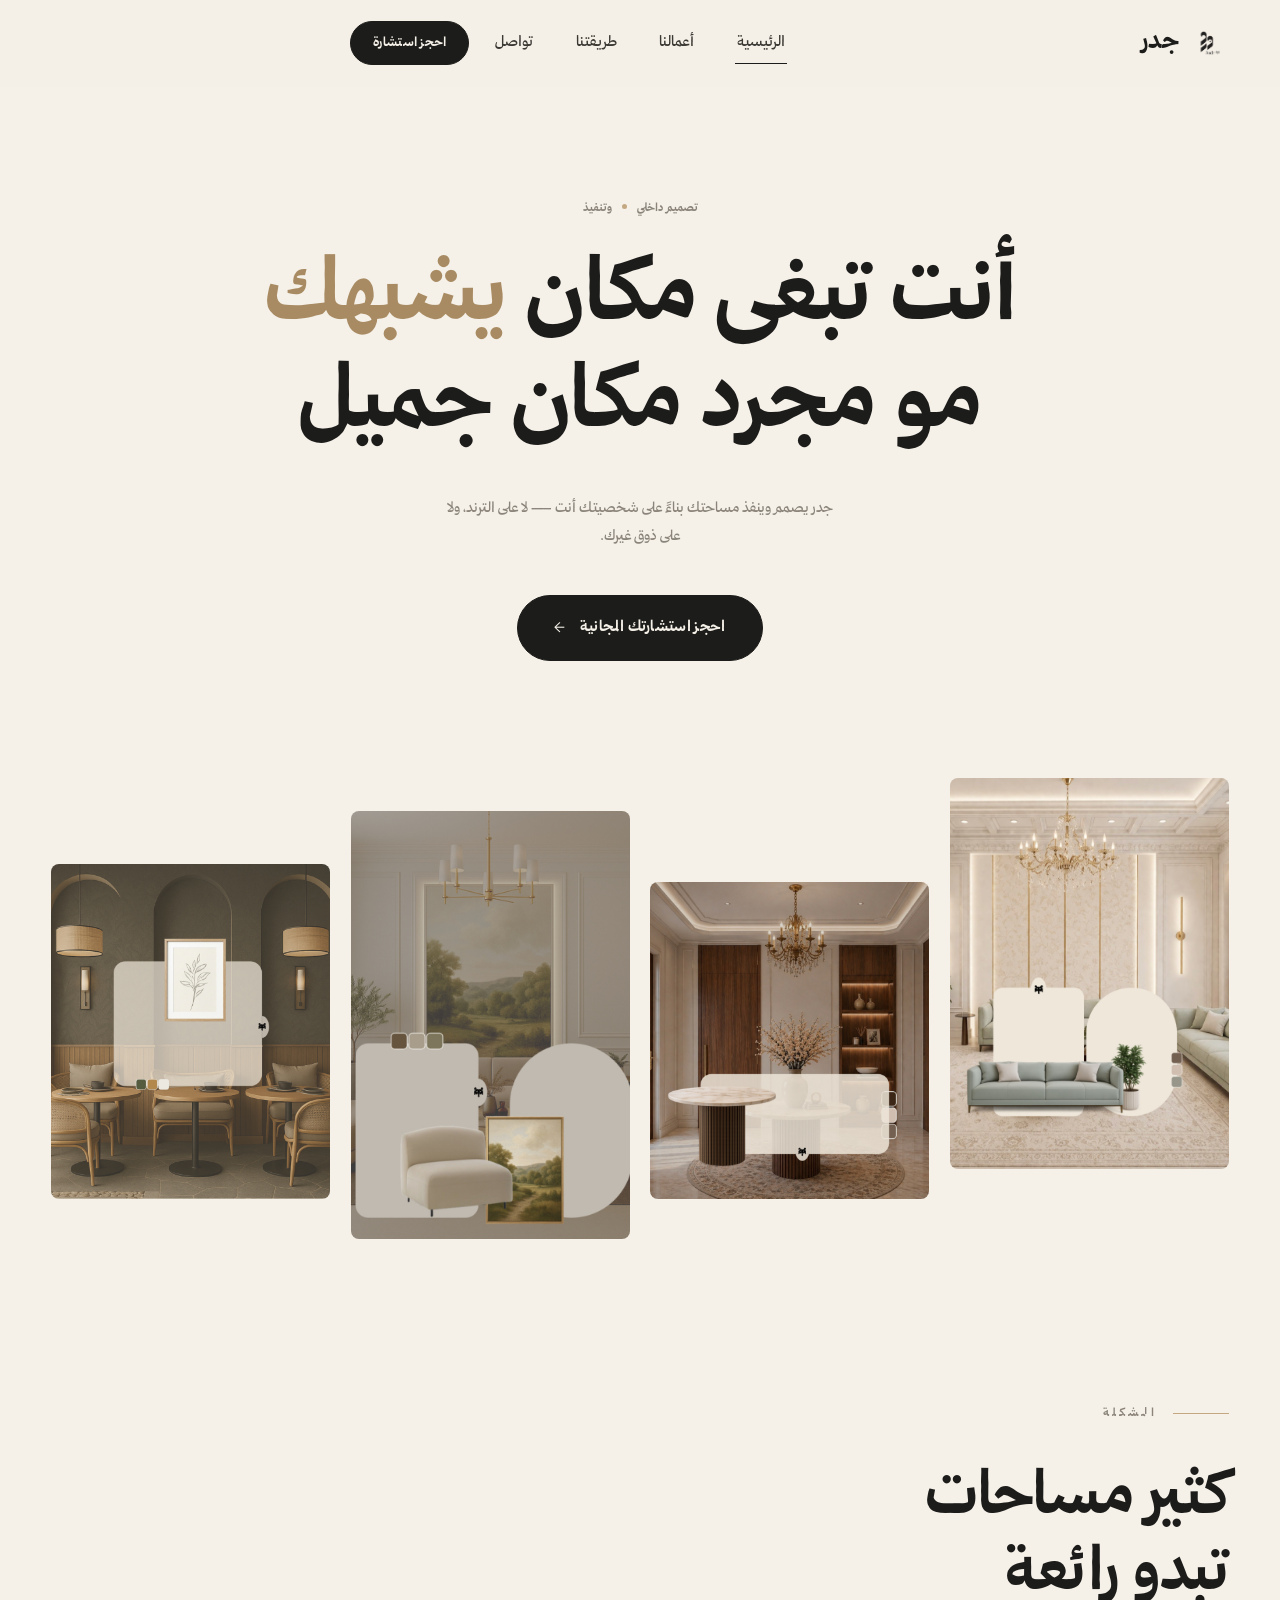
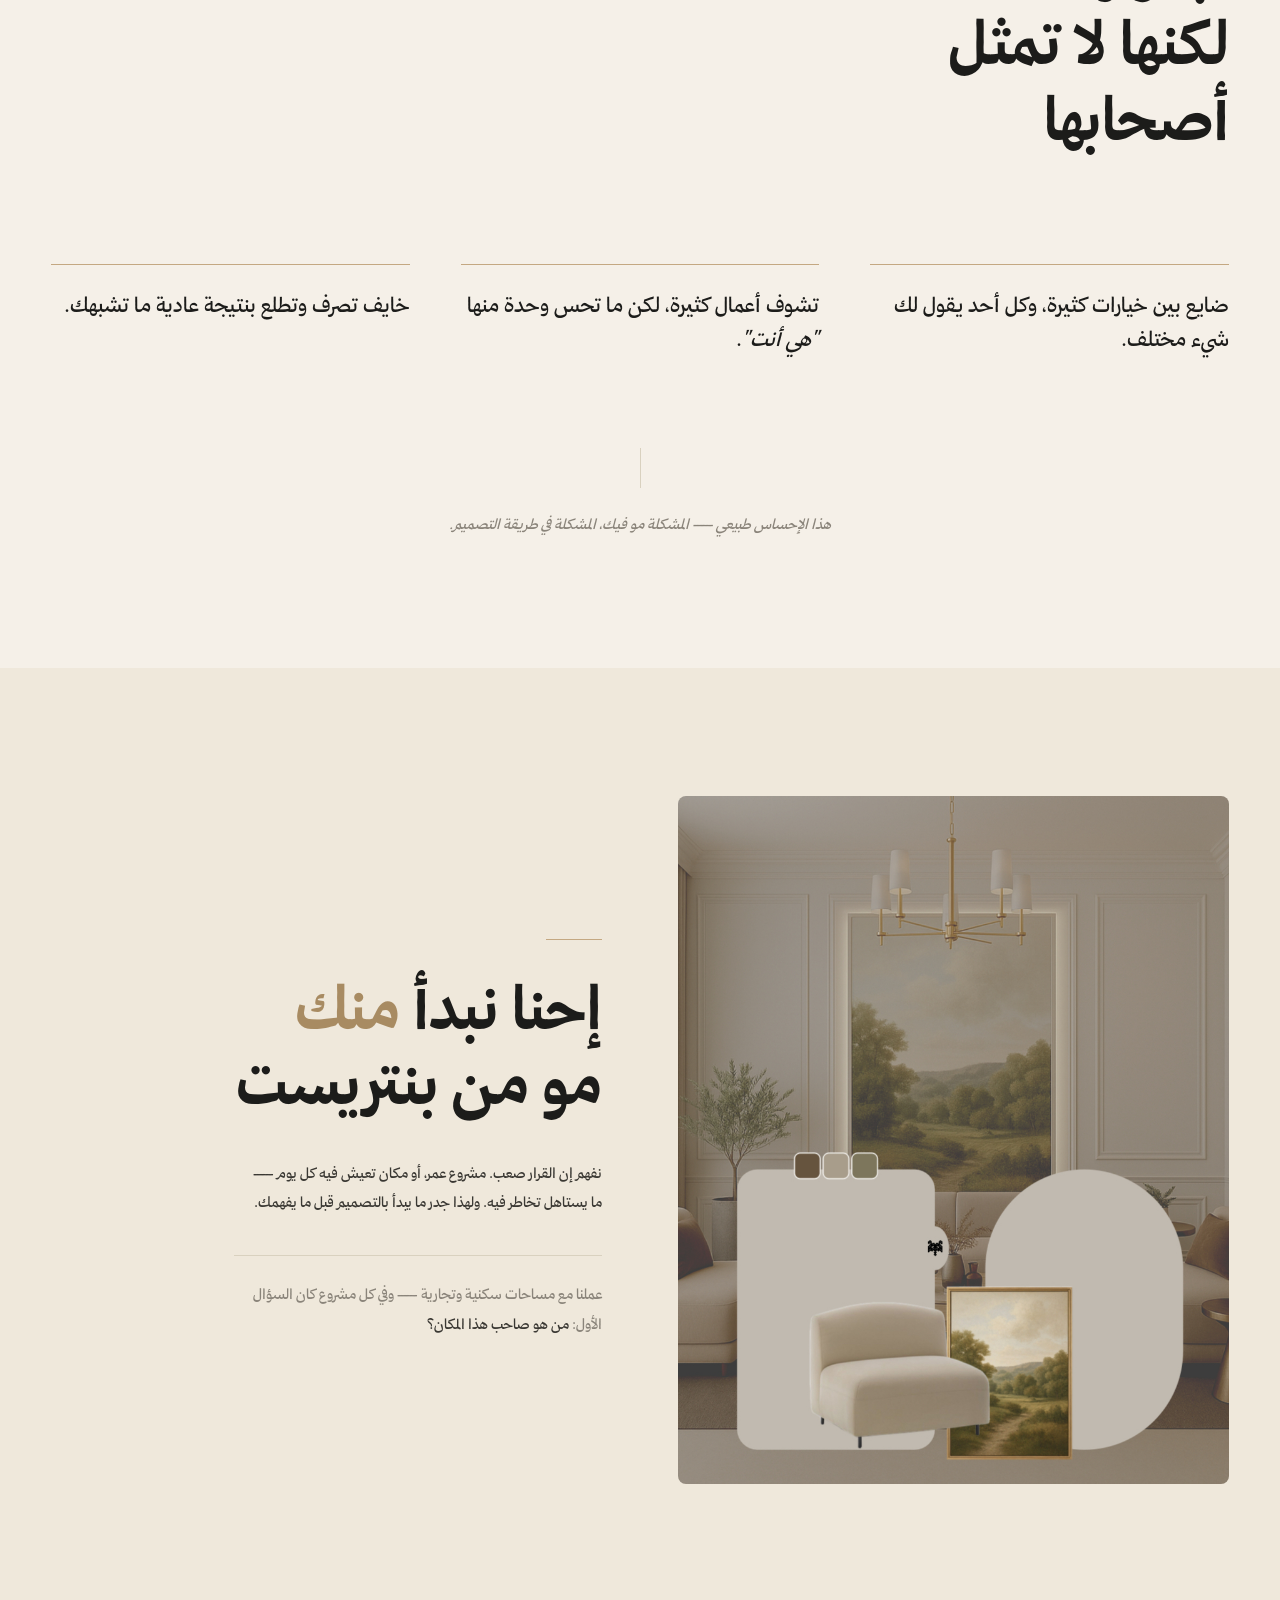
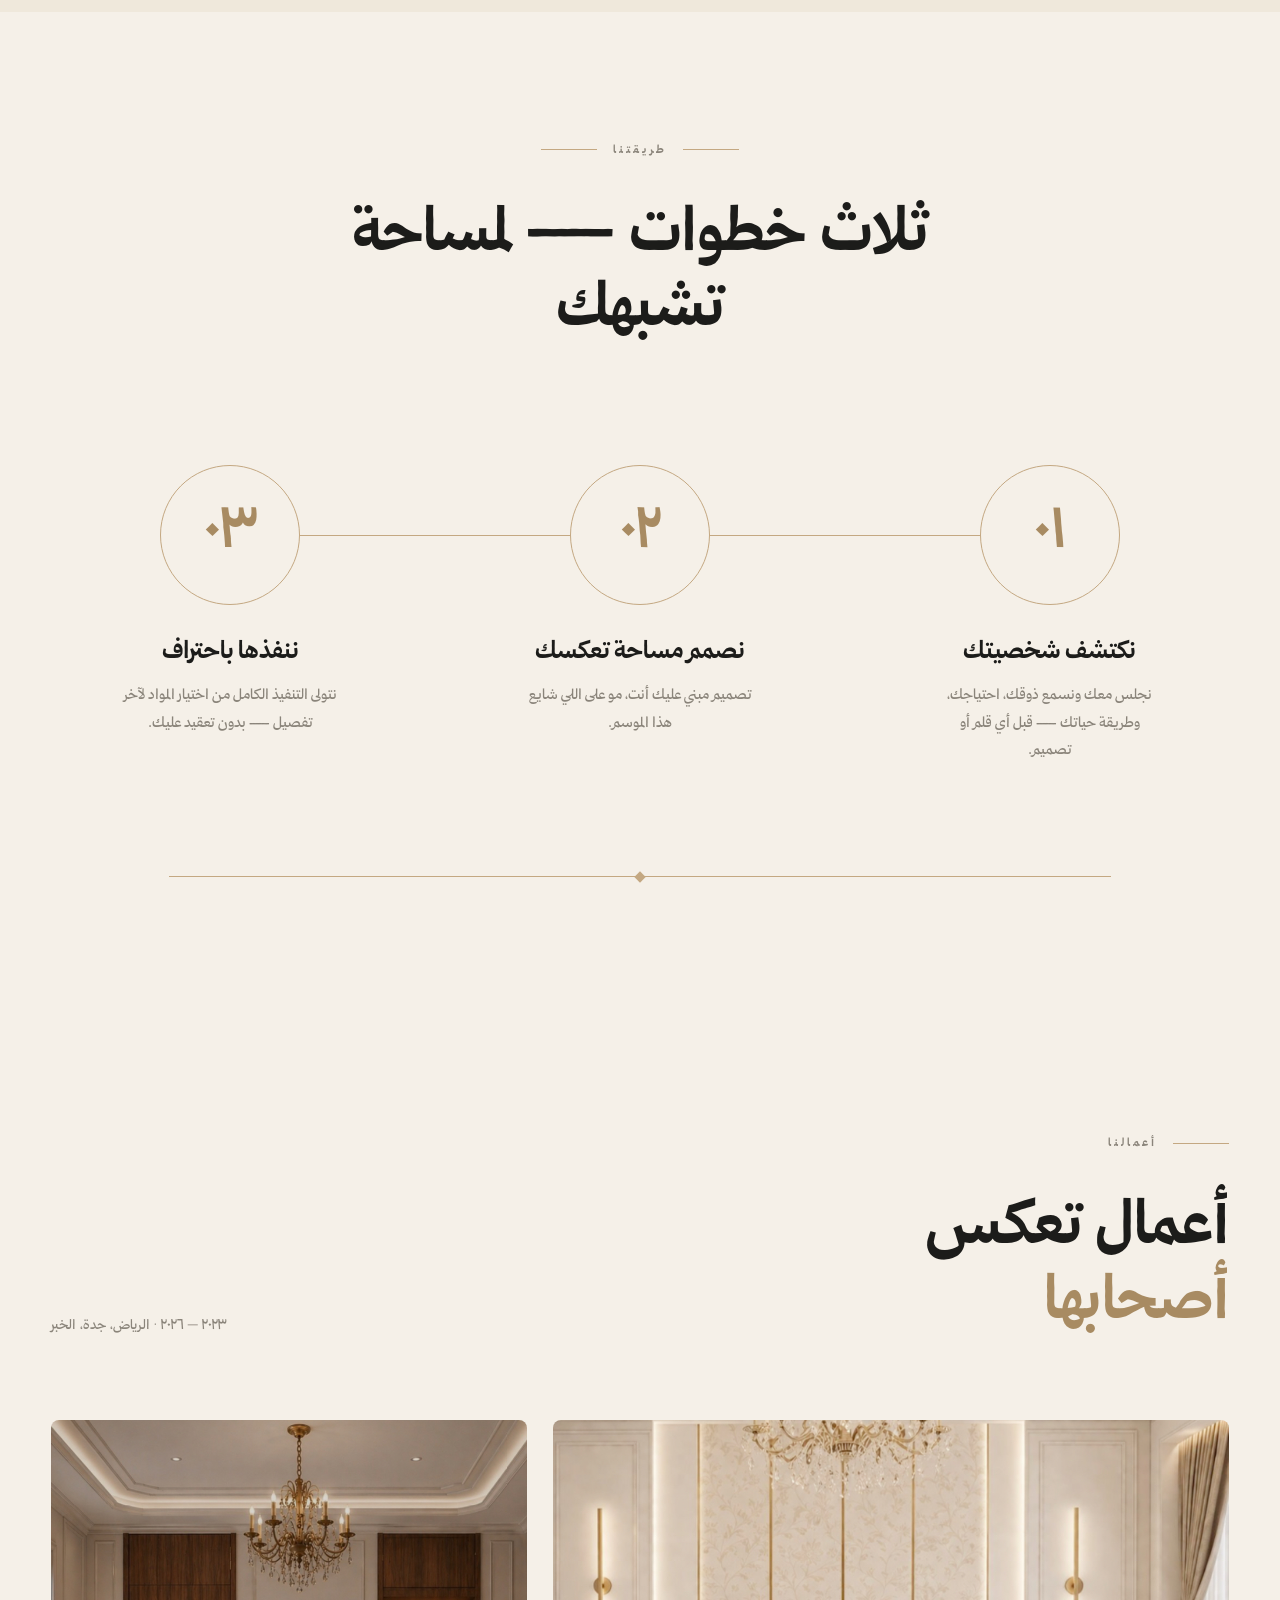
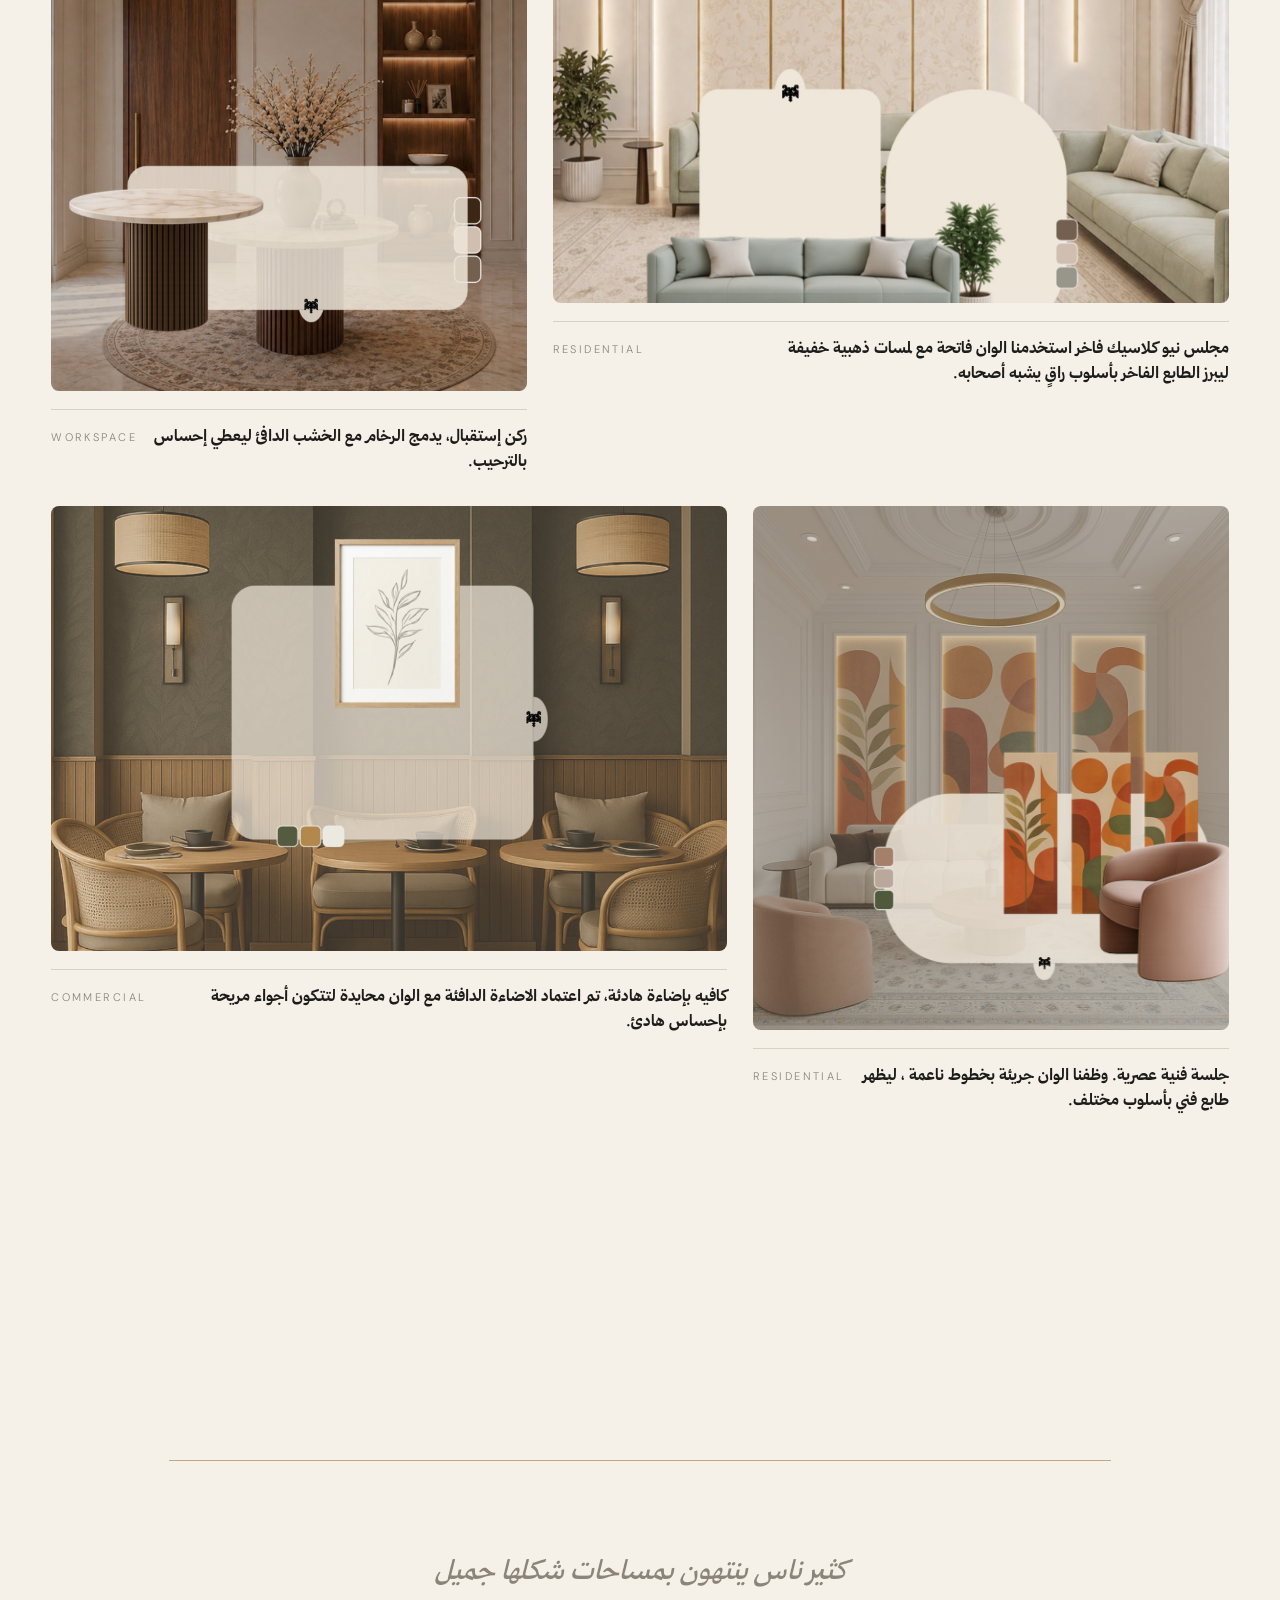
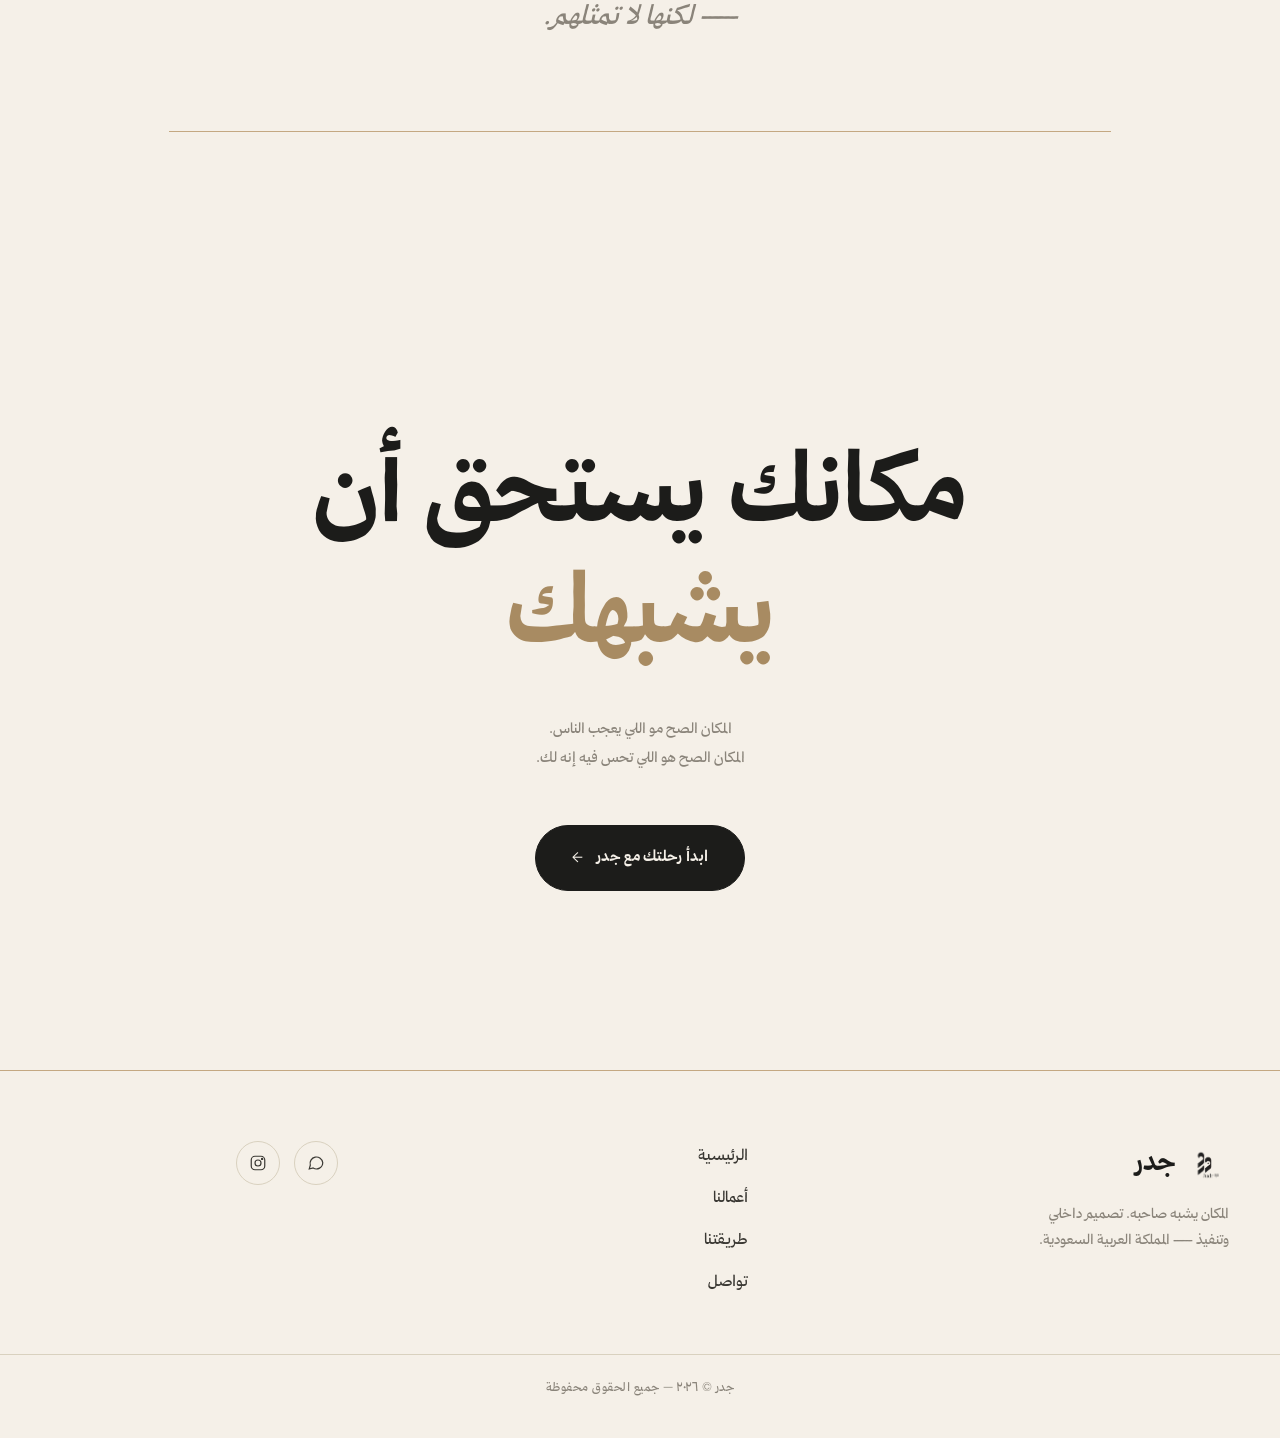
==== index.html @ 9d0e46f1 "Add files via upload" ====
<!doctype html>
<html lang="ar" dir="rtl">
<head>
<meta charset="utf-8" />
<meta name="viewport" content="width=device-width, initial-scale=1" />
<title>جدر — تصميم داخلي وتنفيذ</title>
<link rel="preconnect" href="https://fonts.googleapis.com">
<link rel="preconnect" href="https://fonts.gstatic.com" crossorigin>
<link href="https://fonts.googleapis.com/css2?family=Playfair+Display:ital,wght@0,400;0,500;0,600;0,700;1,400;1,500&family=DM+Sans:wght@300;400;500;600&display=swap" rel="stylesheet">
<link rel="stylesheet" href="style.css" />
</head>
<body>

<!-- ============== NAV ============== -->
<header class="nav" id="nav">
  <div class="wrap nav-inner">
    <a href="#" class="nav-brand" aria-label="جدر">
      <img src="assets/judr-logo.png" alt="" />
      <span class="word">جدر</span>
    </a>
    <nav class="nav-links" aria-label="الرئيسية">
      <a href="#" class="active">الرئيسية</a>
      <a href="#work">أعمالنا</a>
      <a href="#method">طريقتنا</a>
      <a href="#contact">تواصل</a>
    </nav>
    <div class="nav-cta">
      <a class="pill sm" href="https://judr-contact.melaha.co" target="_blank" rel="noopener">احجز استشارة</a>
    </div>
  </div>
</header>

<!-- ============== HERO ============== -->
<section class="hero">
  <div class="wrap">
    <span class="eyebrow-ar" style="line-height: 1; letter-spacing: 0px">تصميم داخلي<span class="dot"></span>وتنفيذ</span>
    <h1 class="reveal">
      أنت تبغى مكان <span class="accent">يشبهك</span><br/>
      مو مجرد مكان جميل
    </h1>
    <p class="sub reveal">جدر يصمم وينفذ مساحتك بناءً على شخصيتك أنت — لا على الترند، ولا على ذوق غيرك.</p>
    <a class="pill lg" href="https://judr-contact.melaha.co" target="_blank" rel="noopener">
      احجز استشارتك المجانية
      <span class="arrow">←</span>
    </a>

    <div class="strip">
      <div class="ph ph-1"><img src="assets/work-1.jpg" alt="مساحة سكنية" /></div>
      <div class="ph ph-2"><img src="assets/work-2.jpg" alt="استوديو" /></div>
      <div class="ph ph-3"><img src="assets/work-5.jpg" alt="منزل خاص" /></div>
      <div class="ph ph-4"><img src="assets/work-4.jpg" alt="مشروع تجاري" /></div>
    </div>
  </div>
</section>

<!-- ============== PROBLEM ============== -->
<section class="problem">
  <div class="wrap">
    <div class="problem-head">
      <div class="section-label"><span class="line"></span><span class="eyebrow-ar">المشكلة</span></div>
      <h2 class="reveal">كثير مساحات تبدو رائعة
لكنها لا تمثل أصحابها</h2>
    </div>

    <div class="pains">
      <div class="pain reveal">
        <p>ضايع بين خيارات كثيرة، وكل أحد يقول لك شيء مختلف.</p>
      </div>
      <div class="pain reveal">
        <p>تشوف أعمال كثيرة، لكن ما تحس وحدة منها <em style="font-style:italic">"هي أنت"</em>.</p>
      </div>
      <div class="pain reveal">
        <p>خايف تصرف وتطلع بنتيجة عادية ما تشبهك.</p>
      </div>
    </div>

    <p class="problem-foot">هذا الإحساس طبيعي — المشكلة مو فيك، المشكلة في طريقة التصميم.</p>
  </div>
</section>

<!-- ============== GUIDE ============== -->
<section class="guide">
  <div class="wrap">
    <div class="guide-grid">
      <div class="guide-img ph">
        <img src="assets/work-5.jpg" alt="منزل خاص - الرياض" />
      </div>
      <div class="reveal">
        <div class="section-label"><span class="line"></span><span class="eyebrow-ar">
</span></div>
        <h2>إحنا نبدأ <em>منك</em><br/>مو من بنتريست</h2>
        <p class="lede">نفهم إن القرار صعب. مشروع عمر، أو مكان تعيش فيه كل يوم — ما يستاهل تخاطر فيه. ولهذا جدر ما يبدأ بالتصميم قبل ما يفهمك.</p>
        <p class="proof">عملنا مع مساحات سكنية وتجارية — وفي كل مشروع كان السؤال الأول: <em style="color:var(--ink-soft);font-style:normal">من هو صاحب هذا المكان؟</em></p>
      </div>
    </div>
  </div>
</section>

<!-- ============== METHODOLOGY ============== -->
<section class="method" id="method">
  <div class="wrap">
    <div class="section-label center"><span class="line"></span><span class="eyebrow-ar">طريقتنا</span><span class="line"></span></div>
    <h2>ثلاث خطوات — لمساحة تشبهك</h2>

    <div class="timeline">
      <div class="timeline-track" aria-hidden="true"></div>
      <div class="steps">
        <div class="step reveal">
          <div class="num">٠١</div>
          <h3>نكتشف شخصيتك</h3>
          <p>نجلس معك ونسمع ذوقك، احتياجك، وطريقة حياتك — قبل أي قلم أو تصميم.</p>
        </div>
        <div class="step reveal">
          <div class="num">٠٢</div>
          <h3>نصمم مساحة تعكسك</h3>
          <p>تصميم مبني عليك أنت، مو على اللي شايع هذا الموسم.</p>
        </div>
        <div class="step reveal">
          <div class="num">٠٣</div>
          <h3>ننفذها باحتراف</h3>
          <p>نتولى التنفيذ الكامل من اختيار المواد لآخر تفصيل — بدون تعقيد عليك.</p>
        </div>
      </div>
    </div>

    <div class="method-divider" aria-hidden="true"></div>
  </div>
</section>

<!-- ============== WORK ============== -->
<section class="work" id="work">
  <div class="wrap">
    <div class="work-head">
      <div>
        <div class="section-label"><span class="line"></span><span class="eyebrow-ar">أعمالنا</span></div>
        <h2 class="reveal">أعمال تعكس<br/><em style="font-style:normal;color:var(--gold-deep);font-weight:700">أصحابها</em></h2>
      </div>
      <span class="meta">٢٠٢٣ — ٢٠٢٦ · الرياض، جدة، الخبر</span>
    </div>

    <div class="work-grid">
      <a class="work-card c1 reveal" href="#">
        <div class="ph"><img src="assets/work-1.jpg" alt="مساحة سكنية" /></div>
        <div class="meta-row">
          <p class="desc" style="font-family: Handicrafts">مجلس نيو كلاسيك فاخر استخدمنا الوان فاتحة مع لمسات ذهبية خفيفة<br/>ليبرز الطابع الفاخر بأسلوب راقٍ يشبه أصحابه.</p>
          <span class="tag">Residential</span>
        </div>
      </a>
      <a class="work-card c2 reveal" href="#">
        <div class="ph"><img src="assets/work-2.jpg" alt="استوديو مكتب" /></div>
        <div class="meta-row">
          <p class="desc">ركن إستقبال، يدمج الرخام مع الخشب الدافئ ليعطي إحساس بالترحيب.</p>
          <span class="tag">Workspace</span>
        </div>
      </a>
      <a class="work-card c3 reveal" href="#">
        <div class="ph"><img src="assets/work-3.jpg" alt="بيت عائلي" /></div>
        <div class="meta-row">
          <p class="desc">جلسة فنية عصرية. وظفنا الوان جريئة بخطوط ناعمة ، ليظهر طابع فني بأسلوب مختلف.</p>
          <span class="tag">Residential</span>
        </div>
      </a>
      <a class="work-card c4 reveal" href="#">
        <div class="ph"><img src="assets/work-4.jpg" alt="مشروع تجاري" /></div>
        <div class="meta-row">
          <p class="desc">كافيه بإضاءة هادئة، تم اعتماد الاضاءة الدافئة مع الوان محايدة لتتكون أجواء مريحة بإحساس هادئ.</p>
          <span class="tag">Commercial</span>
        </div>
      </a>
    </div>

    <div class="work-more">
      <a href="#"></a>
    </div>
  </div>
</section>

<!-- ============== FAILURE LINE ============== -->
<section class="failure">
  <div class="wrap">
    <div class="failure-rule" aria-hidden="true"></div>
    <p>كثير ناس ينتهون بمساحات شكلها جميل — لكنها لا تمثلهم.<br/></p>
    <div class="failure-rule" aria-hidden="true"></div>
  </div>
</section>

<!-- ============== FINAL CTA ============== -->
<section class="final" id="contact">
  <div class="wrap">
    <h2>مكانك يستحق أن <em>يشبهك</em></h2>
    <p>المكان الصح مو اللي يعجب الناس.<br/>المكان الصح هو اللي تحس فيه إنه لك.</p>
    <a class="pill lg" href="https://judr-contact.melaha.co" target="_blank" rel="noopener">
      ابدأ رحلتك مع جدر
      <span class="arrow">←</span>
    </a>
  </div>
</section>

<!-- ============== FOOTER ============== -->
<footer>
  <div class="wrap foot">
    <div class="foot-brand">
      <div class="row">
        <img src="assets/judr-logo.png" alt="" />
        <span class="word">جدر</span>
      </div>
      <p class="tag">المكان يشبه صاحبه. تصميم داخلي وتنفيذ — المملكة العربية السعودية.</p>
    </div>
    <div>
      <ul>
        <li><a href="#">الرئيسية</a></li>
        <li><a href="#work">أعمالنا</a></li>
        <li><a href="#method">طريقتنا</a></li>
        <li><a href="#contact">تواصل</a></li>
      </ul>
    </div>
    <div class="socials">
      <a href="https://api.whatsapp.com/send?phone=966533257733" target="_blank" rel="noopener" aria-label="WhatsApp">
        <svg viewBox="0 0 24 24" fill="none" stroke="currentColor" stroke-width="1.6"><path d="M21 11.5a8.38 8.38 0 0 1-12.8 7.13L3 20l1.4-5.1A8.5 8.5 0 1 1 21 11.5z"/></svg>
      </a>
      <a href="https://www.instagram.com/judr.sa/" target="_blank" rel="noopener" aria-label="Instagram">
        <svg viewBox="0 0 24 24" fill="none" stroke="currentColor" stroke-width="1.6"><rect x="3" y="3" width="18" height="18" rx="5"/><circle cx="12" cy="12" r="4"/><circle cx="17.5" cy="6.5" r=".8" fill="currentColor"/></svg>
      </a>
    </div>
  </div>
  <div class="wrap foot-base">
    جدر © ٢٠٢٦ — جميع الحقوق محفوظة
  </div>
</footer>

<script src="script.js"></script>
</body>
</html>
---- style.css ----
/* ---------- Custom Arabic display font ---------- */
@font-face{
  font-family: "Handicrafts";
  src: url("assets/fonts/TheYearofHandicrafts-Regular.otf") format("opentype");
  font-weight: 400;
  font-style: normal;
  font-display: swap;
}
@font-face{
  font-family: "Handicrafts";
  src: url("assets/fonts/TheYearofHandicrafts-Bold.otf") format("opentype");
  font-weight: 700;
  font-style: normal;
  font-display: swap;
}

/* ---------- Tokens ---------- */
:root{
  --linen: #F5F0E8;
  --linen-2: #EFE8DB;
  --linen-deep: #2C2A26;
  --ink: #1C1C1A;
  --ink-soft: #3A3833;
  --muted: #8A847A;
  --muted-2: #B5AE9F;
  --rule: #D9D1BF;
  --gold: #C4A882;
  --gold-deep: #A88B62;

  --serif-ar: "Handicrafts", "Playfair Display", serif;
  --serif-en: "Playfair Display", serif;
  --sans-ar: "DM Sans", "Handicrafts", system-ui, sans-serif;

  --maxw: 1280px;
  --gutter: clamp(20px, 4vw, 56px);
}

*{box-sizing:border-box}
html,body{margin:0;padding:0}
html{scroll-behavior:smooth}
body{
  background: var(--linen);
  color: var(--ink);
  font-family: var(--sans-ar);
  font-weight: 300;
  font-size: 16px;
  line-height: 1.7;
  -webkit-font-smoothing: antialiased;
  text-rendering: optimizeLegibility;
}
body, p, li, a, span, blockquote{
  font-feature-settings: "kern" 1, "liga" 1;
}
img{max-width:100%;display:block}
a{color:inherit;text-decoration:none}
button{font:inherit;color:inherit;background:none;border:0;cursor:pointer}

.wrap{max-width: var(--maxw); margin:0 auto; padding: 0 var(--gutter);}

.ar{ font-family: "Handicrafts", "DM Sans", system-ui, sans-serif; }

/* ---------- Typography ---------- */
.eyebrow{
  font-family: "DM Sans", system-ui, sans-serif;
  font-size: 11px;
  font-weight: 500;
  letter-spacing: .32em;
  color: var(--muted);
  text-transform: uppercase;
}
.eyebrow-ar{
  font-family: "Handicrafts", system-ui, sans-serif;
  font-size: 12px;
  font-weight: 700;
  letter-spacing: .25em;
  color: var(--muted);
}
.eyebrow .dot, .eyebrow-ar .dot{
  display:inline-block; width:5px; height:5px; border-radius:50%;
  background: var(--gold); margin: 0 10px 2px; vertical-align: middle;
}
h1,h2,h3{
  font-family: "Handicrafts", "Playfair Display", serif;
  font-weight: 700;
  color: var(--ink);
  margin: 0;
  line-height: 1.18;
  letter-spacing: -0.005em;
}
h1{ font-size: clamp(44px, 7.2vw, 104px); font-weight: 700; }
h2{ font-size: clamp(34px, 5vw, 68px); font-weight: 700; }
h3{ font-size: clamp(20px, 1.6vw, 26px); font-weight: 700; }
p{margin:0; font-family: "Handicrafts", "DM Sans", sans-serif; font-weight: 400;}

.lede{
  color: var(--ink-soft);
  font-size: clamp(15px, 1.15vw, 18px);
  font-weight: 400;
  line-height: 1.95;
}
.muted{ color: var(--muted); }

/* ---------- Buttons ---------- */
.pill{
  display:inline-flex; align-items:center; gap: 14px;
  padding: 14px 28px;
  border-radius: 999px;
  font-family: "Handicrafts", "DM Sans", sans-serif;
  font-size: 15px; font-weight: 700;
  background: var(--ink); color: var(--linen);
  transition: opacity .25s ease, transform .25s ease;
  border: 1px solid var(--ink);
  letter-spacing: .02em;
}
.pill:hover{ opacity: .85; transform: translateY(-1px); }
.pill .arrow{ display:inline-block; transition: transform .3s ease; font-family: "DM Sans"; font-weight: 400; font-size: 14px;}
.pill:hover .arrow{ transform: translateX(-4px); }
.pill.lg{ padding: 18px 36px; font-size: 16px; }
.pill.sm{ padding: 10px 22px; font-size: 13.5px; }

/* ---------- Nav ---------- */
.nav{
  position: sticky; top: 0; z-index: 50;
  background: color-mix(in oklab, var(--linen) 92%, transparent);
  backdrop-filter: saturate(140%) blur(8px);
  -webkit-backdrop-filter: saturate(140%) blur(8px);
  border-bottom: 1px solid transparent;
  transition: border-color .3s ease, background .3s ease;
}
.nav.is-stuck{ border-bottom-color: var(--rule); }
.nav-inner{
  display:grid;
  grid-template-columns: 1fr auto 1fr;
  align-items:center;
  height: 86px;
  gap: 24px;
}
.nav-brand{ display:flex; align-items:center; gap: 12px; }
.nav-brand img{ width: 38px; height: 38px; object-fit: contain; }
.nav-brand .word{
  font-family: "Handicrafts", serif;
  font-weight: 700;
  font-size: 26px;
  letter-spacing: .01em;
  color: var(--ink);
}
.nav-links{
  display:flex; justify-content:center; gap: clamp(20px, 3vw, 44px);
  font-family: "Handicrafts", sans-serif;
  font-size: 15.5px; font-weight: 400; color: var(--ink-soft);
}
.nav-links a{
  position: relative; padding: 8px 2px;
  transition: color .25s ease;
}
.nav-links a::after{
  content:""; position:absolute; right:0; left:0; bottom: 0;
  height: 1px; background: var(--ink);
  transform: scaleX(0); transform-origin: right;
  transition: transform .35s ease;
}
.nav-links a:hover::after, .nav-links a.active::after{ transform: scaleX(1); }
.nav-cta{ display:flex; justify-content: flex-start; }

/* ---------- Hero ---------- */
.hero{
  padding-top: clamp(60px, 9vw, 130px);
  padding-bottom: clamp(40px, 6vw, 80px);
  text-align: center;
  position: relative;
}
.hero .eyebrow-ar{ display:block; margin-bottom: 32px; }
.hero h1{
  max-width: 17ch;
  margin: 0 auto;
  line-height: 1.16;
}
.hero h1 .accent{
  color: var(--gold-deep);
  font-weight: 700;
}
.hero .sub{
  max-width: 50ch;
  margin: 36px auto 44px;
  color: var(--muted);
  font-size: clamp(15px, 1.15vw, 18px);
  line-height: 1.85;
}

.strip{
  margin-top: clamp(60px, 9vw, 110px);
  display: grid;
  grid-template-columns: repeat(12, 1fr);
  gap: clamp(12px, 1.6vw, 22px);
  align-items: end;
}
.strip .ph{ border-radius: 8px; overflow:hidden; position: relative; }
.strip .ph-1{ grid-column: 1 / span 3; aspect-ratio: 3/4.2; transform: translateY(-30px);}
.strip .ph-2{ grid-column: 4 / span 3; aspect-ratio: 3/3.4;}
.strip .ph-3{ grid-column: 7 / span 3; aspect-ratio: 3/4.6; transform: translateY(40px);}
.strip .ph-4{ grid-column: 10 / span 3; aspect-ratio: 3/3.6;}

/* ---------- Section frame ---------- */
section{ padding: clamp(80px, 10vw, 160px) 0; }
.section-label{
  display:flex; align-items:center; gap: 16px;
  margin-bottom: clamp(28px, 3vw, 44px);
}
.section-label .line{
  flex: 0 0 56px; height:1px; background: var(--gold);
}
.section-label.center{ justify-content:center; }

/* ---------- Problem ---------- */
.problem h2{ max-width: 22ch; }
.problem-head{
  margin-bottom: clamp(60px, 8vw, 100px);
  max-width: 28ch;
}
.pains{
  display:grid; grid-template-columns: repeat(3, 1fr); gap: clamp(28px, 4vw, 56px);
}
.pain{
  border-top: 1px solid var(--gold);
  padding-top: 26px;
}
.pain p{
  font-family: "Handicrafts", serif;
  font-size: clamp(20px, 1.7vw, 26px);
  line-height: 1.55;
  color: var(--ink);
  font-weight: 400;
}
.problem-foot{
  margin-top: clamp(60px, 7vw, 90px);
  text-align: center;
  color: var(--muted);
  font-size: 15px;
  font-style: italic;
  font-family: "Handicrafts", serif;
}
.problem-foot::before{
  content:""; display:block; width:1px; height:40px; background: var(--rule); margin: 0 auto 26px;
}

/* ---------- Guide ---------- */
.guide{ background: var(--linen-2); }
.guide-grid{
  display:grid; grid-template-columns: 1fr 1fr; gap: clamp(40px, 6vw, 90px);
  align-items: center;
}
.guide-img{
  aspect-ratio: 4 / 5;
  border-radius: 8px; overflow:hidden;
}
.guide h2{ margin: 18px 0 32px; max-width: 12ch; }
.guide h2 em{
  font-style: normal; color: var(--gold-deep); font-weight: 700;
}
.guide .lede{ max-width: 44ch; }
.guide .proof{
  margin-top: 36px;
  padding-top: 26px;
  border-top: 1px solid var(--rule);
  color: var(--muted);
  font-size: 15px;
  line-height: 1.95;
  max-width: 46ch;
}

/* ---------- Methodology ---------- */
.method{ text-align:center; }
.method h2{ max-width: 18ch; margin: 0 auto; }
.method h2 em{ font-style: normal; color: var(--gold-deep); font-weight: 700;}
.timeline{
  margin-top: clamp(70px, 9vw, 130px);
  position: relative;
}
.timeline-track{
  position: absolute;
  top: 70px;
  right: 12%; left: 12%;
  height: 1px; background: var(--gold);
}
.timeline-track::before, .timeline-track::after{
  content:""; position:absolute; top:50%; width:7px; height:7px; border-radius:50%;
  background: var(--gold); transform: translateY(-50%);
}
.timeline-track::before{ right: -3px; }
.timeline-track::after{ left: -3px; }
.steps{
  display:grid; grid-template-columns: repeat(3,1fr);
  gap: clamp(24px, 4vw, 56px);
  position: relative;
}
.step{ text-align: center; padding: 0 8px; }
.step .num{
  display:flex; align-items:center; justify-content:center;
  width: 140px; height: 140px;
  margin: 0 auto;
  border: 1px solid var(--gold);
  border-radius: 50%;
  background: var(--linen);
  font-family: "Handicrafts", serif;
  font-size: 56px;
  font-weight: 700;
  color: var(--gold-deep);
  position: relative;
  line-height: 1;
}
.step h3{
  margin-top: 32px;
  font-family: "Handicrafts", serif;
  font-size: clamp(22px, 2vw, 30px);
  font-weight: 700;
}
.step p{
  margin: 16px auto 0;
  color: var(--muted);
  max-width: 28ch;
  font-size: 15px;
  line-height: 1.85;
}
.method-divider{
  margin: clamp(70px, 9vw, 110px) auto 0;
  width: 80%; height: 1px; background: var(--gold);
  position: relative;
}
.method-divider::before{
  content:""; position:absolute; top:50%; right:50%;
  transform: translate(50%, -50%) rotate(45deg);
  width: 8px; height: 8px; background: var(--gold);
}

/* ---------- Work showcase ---------- */
.work-head{
  display:flex; justify-content: space-between; align-items: end;
  flex-wrap: wrap; gap: 24px;
  margin-bottom: clamp(50px, 6vw, 80px);
}
.work-head h2{ max-width: 18ch; }
.work-head .meta{ color: var(--muted); font-size: 14px; padding-bottom: 6px; }

.work-grid{
  display:grid;
  grid-template-columns: repeat(12, 1fr);
  gap: clamp(20px, 2.4vw, 36px) clamp(20px, 2vw, 28px);
}
.work-card{ display:block; transition: opacity .3s ease; }
.work-card:hover{ opacity: .82; }
.work-card .ph{ border-radius: 8px; overflow:hidden; }
.work-card .meta-row{
  display:flex; justify-content: space-between; align-items: baseline;
  margin-top: 18px;
  padding-top: 14px;
  border-top: 1px solid var(--rule);
  gap: 16px;
}
.work-card .desc{
  font-family: "Handicrafts", serif;
  font-size: clamp(17px, 1.3vw, 21px);
  color: var(--ink);
  line-height: 1.5;
  font-weight: 700;
}
.work-card .tag{
  font-family: "DM Sans", sans-serif;
  font-size: 11px; letter-spacing: .22em; color: var(--muted);
  text-transform: uppercase;
  flex-shrink: 0;
  padding-top: 4px;
}

.work-card.c1{ grid-column: 1 / span 7; }
.work-card.c1 .ph{ aspect-ratio: 7/5; }
.work-card.c2{ grid-column: 8 / span 5; transform: translateY(60px); }
.work-card.c2 .ph{ aspect-ratio: 5/6; }
.work-card.c3{ grid-column: 1 / span 5; }
.work-card.c3 .ph{ aspect-ratio: 5/5.5; }
.work-card.c4{ grid-column: 6 / span 7; transform: translateY(-40px); }
.work-card.c4 .ph{ aspect-ratio: 7/4.6; }

.work-more{
  margin-top: clamp(60px, 7vw, 100px);
  text-align: center;
}
.work-more a{
  font-family: "Handicrafts", serif;
  font-size: 17px;
  color: var(--ink);
  font-weight: 700;
  border-bottom: 1px solid var(--gold);
  padding-bottom: 6px;
  transition: opacity .25s ease;
}
.work-more a:hover{ opacity: .65; }

/* ---------- Failure line ---------- */
.failure{
  text-align:center;
  padding: clamp(80px, 10vw, 140px) 0;
}
.failure-rule{
  width: 80%; height: 1px; background: var(--gold);
  margin: 0 auto;
}
.failure p{
  font-family: "Handicrafts", serif;
  font-style: italic;
  font-size: clamp(22px, 2.2vw, 32px);
  color: var(--muted);
  max-width: 32ch;
  margin: 0 auto;
  line-height: 1.6;
  font-weight: 400;
  padding: clamp(60px, 7vw, 90px) 0;
}

/* ---------- Final CTA ---------- */
.final{
  text-align:center;
  padding: clamp(120px, 14vw, 200px) 0;
  background: var(--linen);
}
.final h2{
  max-width: 16ch; margin: 0 auto;
  font-size: clamp(48px, 8vw, 120px);
}
.final h2 em{ font-style: normal; color: var(--gold-deep); font-weight:700; }
.final p{
  margin: 36px auto 52px;
  max-width: 38ch;
  color: var(--muted);
  font-size: clamp(15px, 1.15vw, 18px);
  line-height: 1.9;
}

/* ---------- Footer ---------- */
footer{
  border-top: 1px solid var(--gold);
  background: var(--linen);
  padding: 70px 0 40px;
}
.foot{
  display:grid;
  grid-template-columns: 1.2fr 1fr .8fr;
  gap: clamp(28px, 4vw, 60px);
  align-items: start;
}
.foot-brand{ display:flex; flex-direction:column; gap: 14px; }
.foot-brand .row{ display:flex; align-items:center; gap: 12px; }
.foot-brand img{ width: 42px; height: 42px; object-fit: contain; }
.foot-brand .word{ font-family: "Handicrafts", serif; font-size: 28px; font-weight: 700; }
.foot-brand .tag{ color: var(--muted); font-size: 14.5px; max-width: 28ch; line-height: 1.8; }

.foot ul{ list-style:none; margin:0; padding:0; display:flex; flex-direction:column; gap: 12px; }
.foot ul a{
  font-family: "Handicrafts", serif;
  font-size: 16px; color: var(--ink-soft);
  transition: color .25s ease;
}
.foot ul a:hover{ color: var(--gold-deep); }

.socials{ display:flex; gap: 14px; align-items: flex-start; }
.socials a{
  display:inline-flex; align-items:center; justify-content:center;
  width: 44px; height: 44px;
  color: var(--ink-soft);
  border: 1px solid var(--rule);
  border-radius: 999px;
  transition: border-color .25s ease, color .25s ease, background .25s ease;
}
.socials a:hover{ border-color: var(--gold); color: var(--gold-deep); }
.socials svg{ width: 18px; height: 18px; }

.foot-base{
  margin-top: 56px;
  padding-top: 22px;
  border-top: 1px solid var(--rule);
  text-align: center;
  font-size: 12.5px; color: var(--muted);
  letter-spacing: .04em;
}

/* ---------- Image placeholder ---------- */
.ph{
  background: var(--linen-deep);
  color: rgba(245,240,232,.55);
  display:flex; align-items:center; justify-content:center;
  text-align:center;
  position: relative;
  overflow: hidden;
}
.ph img{
  width:100%; height:100%; object-fit: cover; display:block;
  transition: transform 1.2s ease;
}
.work-card:hover .ph img,
.strip .ph:hover img{ transform: scale(1.03); }
.ph .label{
  font-family: "Handicrafts", serif;
  font-size: 14px;
  letter-spacing: .04em;
  color: rgba(245,240,232,.5);
  padding: 0 12px;
  font-weight: 400;
  position: absolute;
}
.ph.empty::before{
  content:"";
  position:absolute;
  inset: 14px;
  border: 1px solid rgba(196,168,130,.18);
  pointer-events: none;
}

/* ---------- Reveal on scroll ---------- */
.reveal{ opacity:0; transform: translateY(18px); transition: opacity 1.1s ease, transform 1.1s ease;}
.reveal.in{ opacity:1; transform: none; }

/* ---------- Responsive ---------- */
@media (max-width: 960px){
  .nav-inner{ grid-template-columns: 1fr auto; height: 72px;}
  .nav-links{ display:none; }
  .strip{ grid-template-columns: repeat(6, 1fr); }
  .strip .ph-1{ grid-column: 1 / span 3; transform:none; aspect-ratio: 3/4;}
  .strip .ph-2{ grid-column: 4 / span 3; aspect-ratio: 3/4;}
  .strip .ph-3{ grid-column: 1 / span 3; transform:none; aspect-ratio: 3/4;}
  .strip .ph-4{ grid-column: 4 / span 3; aspect-ratio: 3/4;}
  .pains{ grid-template-columns: 1fr; gap: 36px; }
  .guide-grid{ grid-template-columns: 1fr; }
  .guide-img{ aspect-ratio: 4/3.6; }
  .timeline-track{ display:none; }
  .steps{ grid-template-columns: 1fr; gap: 56px; }
  .work-grid{ grid-template-columns: 1fr; }
  .work-card.c1, .work-card.c2, .work-card.c3, .work-card.c4{
    grid-column: 1 / -1; transform: none;
  }
  .work-card .ph{ aspect-ratio: 4/3 !important; }
  .foot{ grid-template-columns: 1fr; gap: 40px; }
}
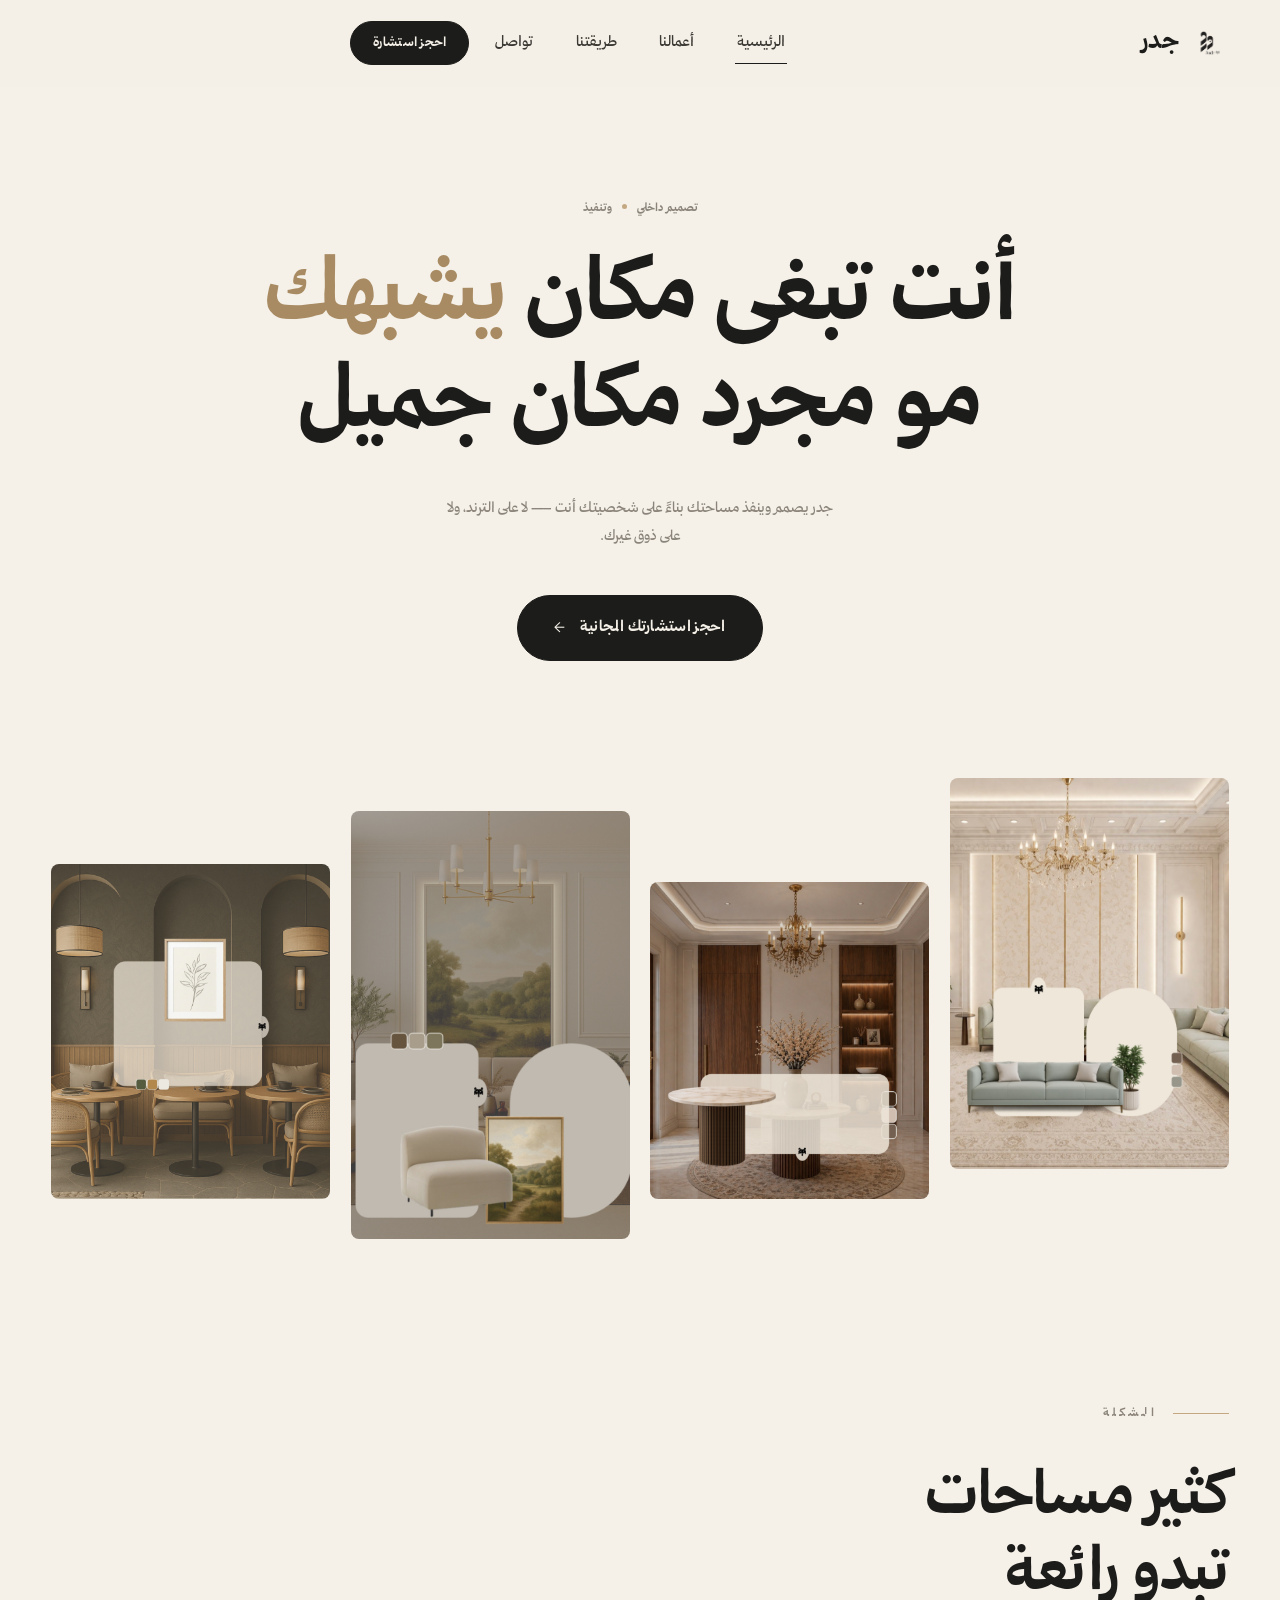
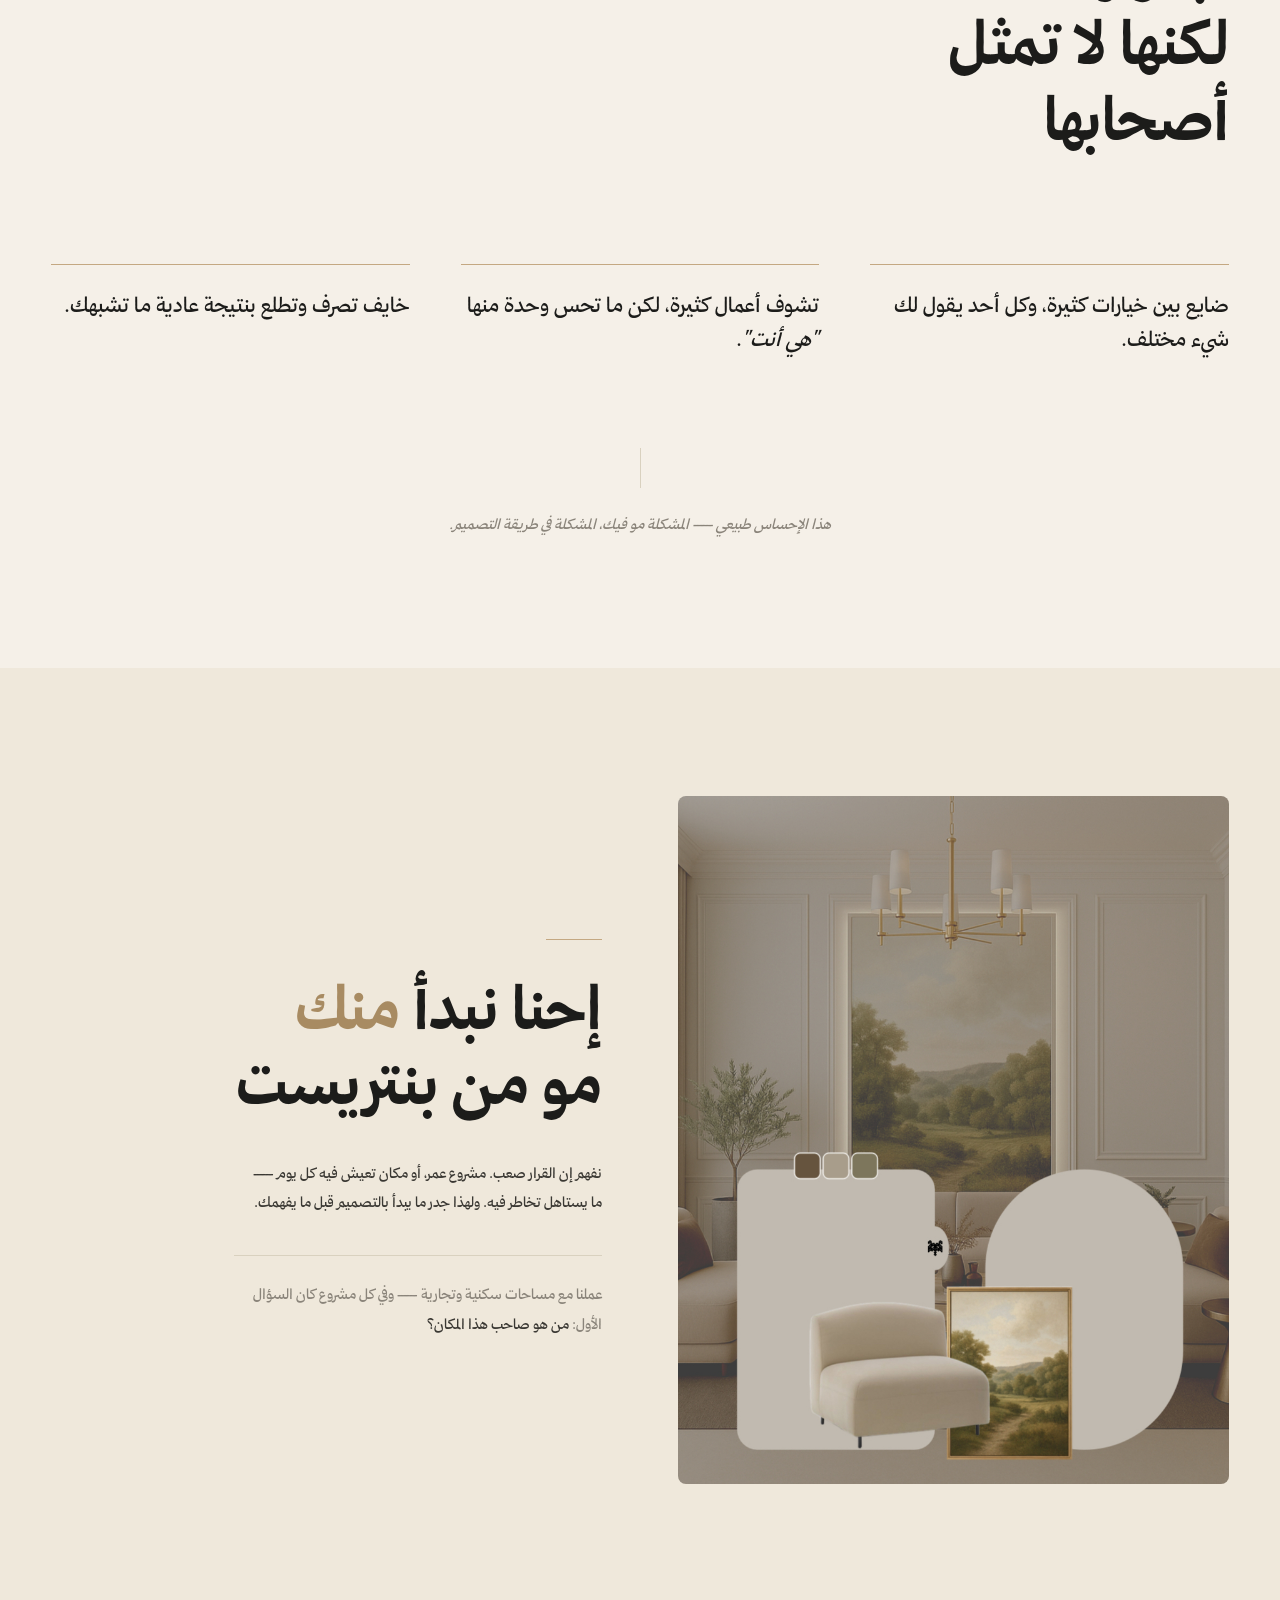
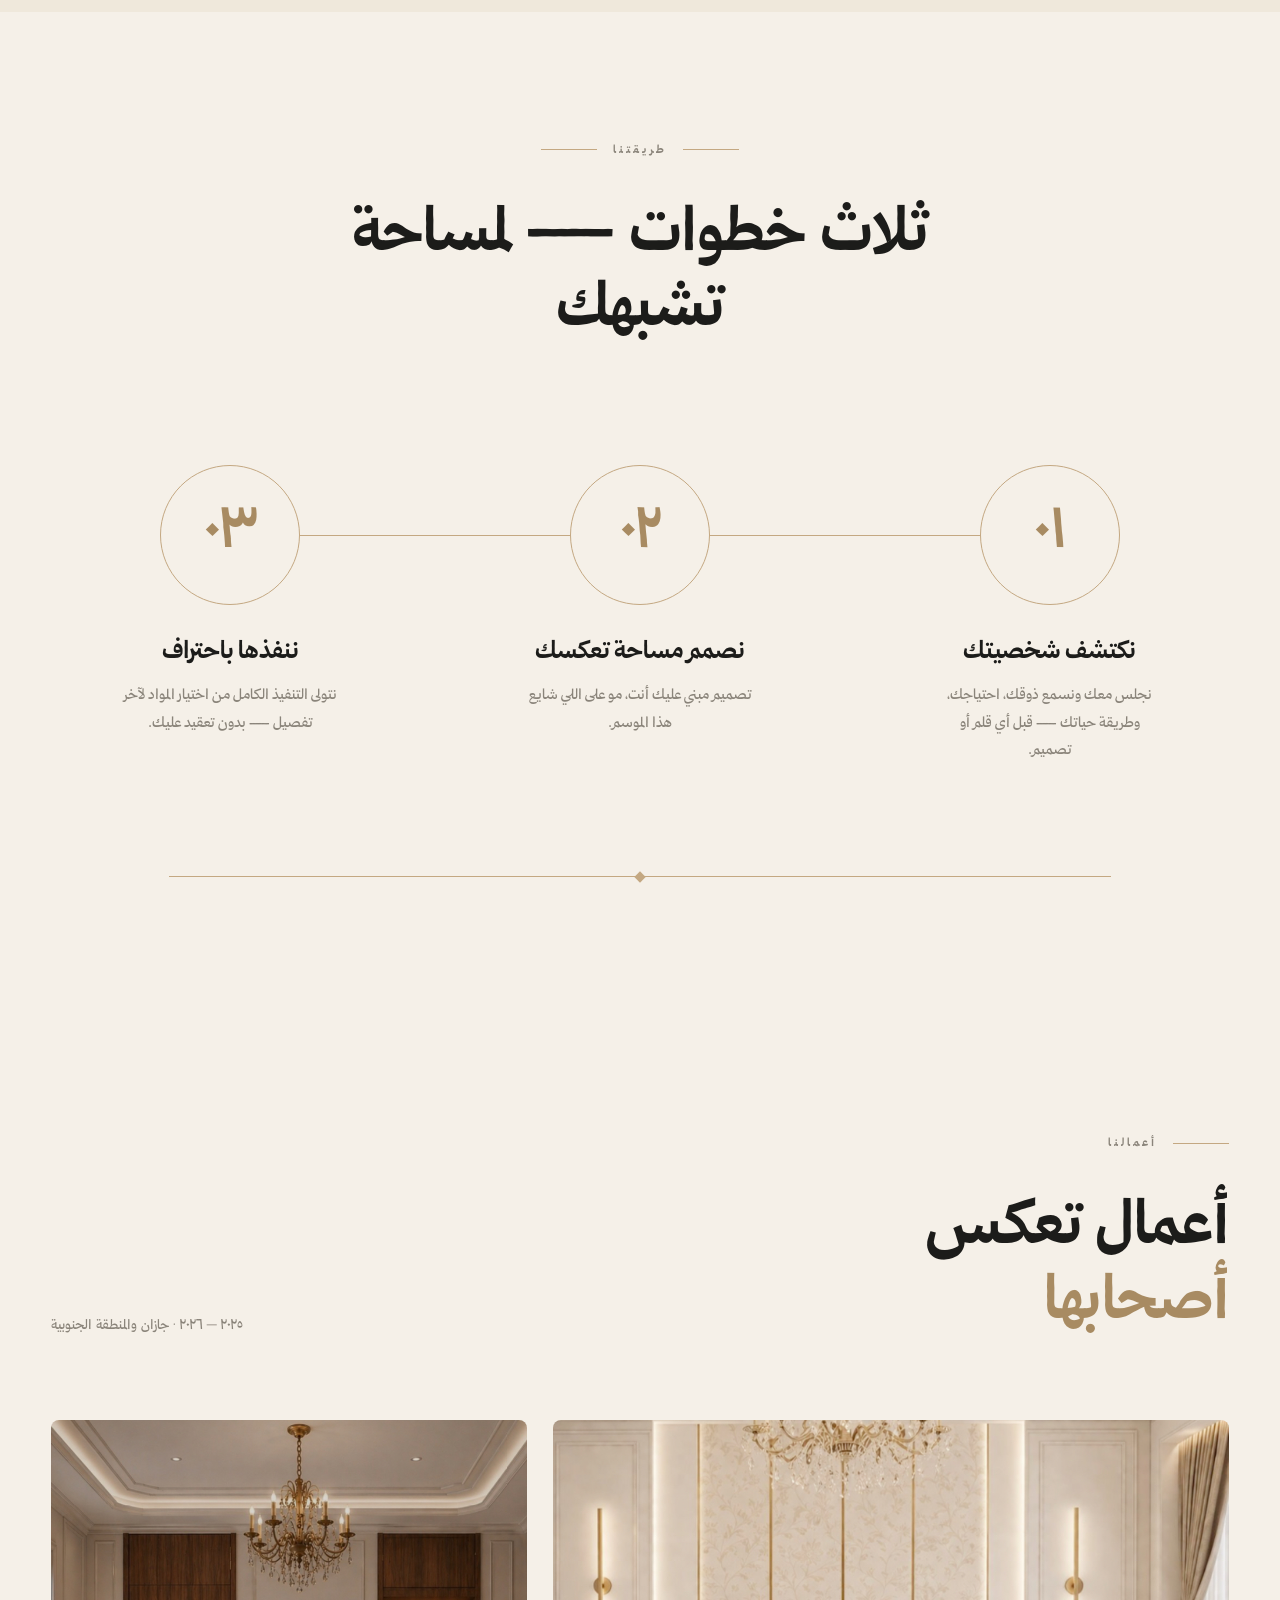
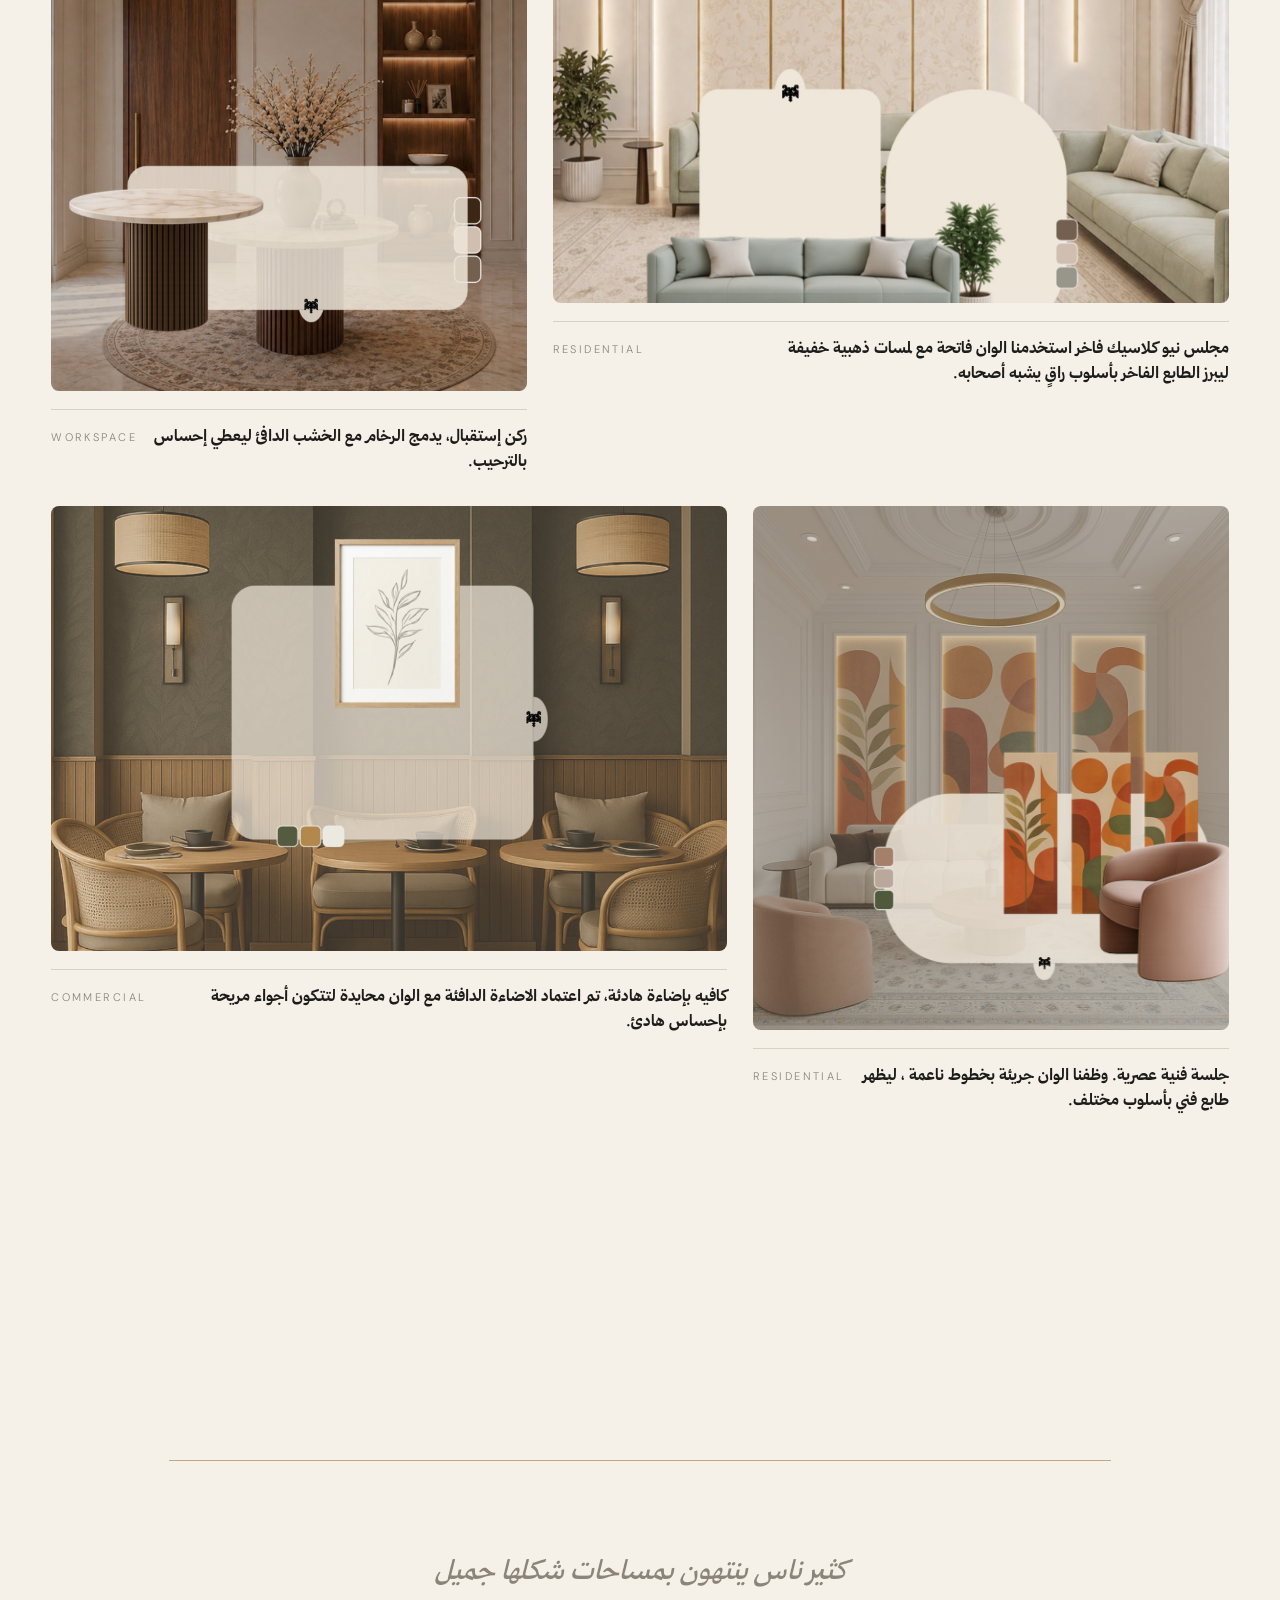
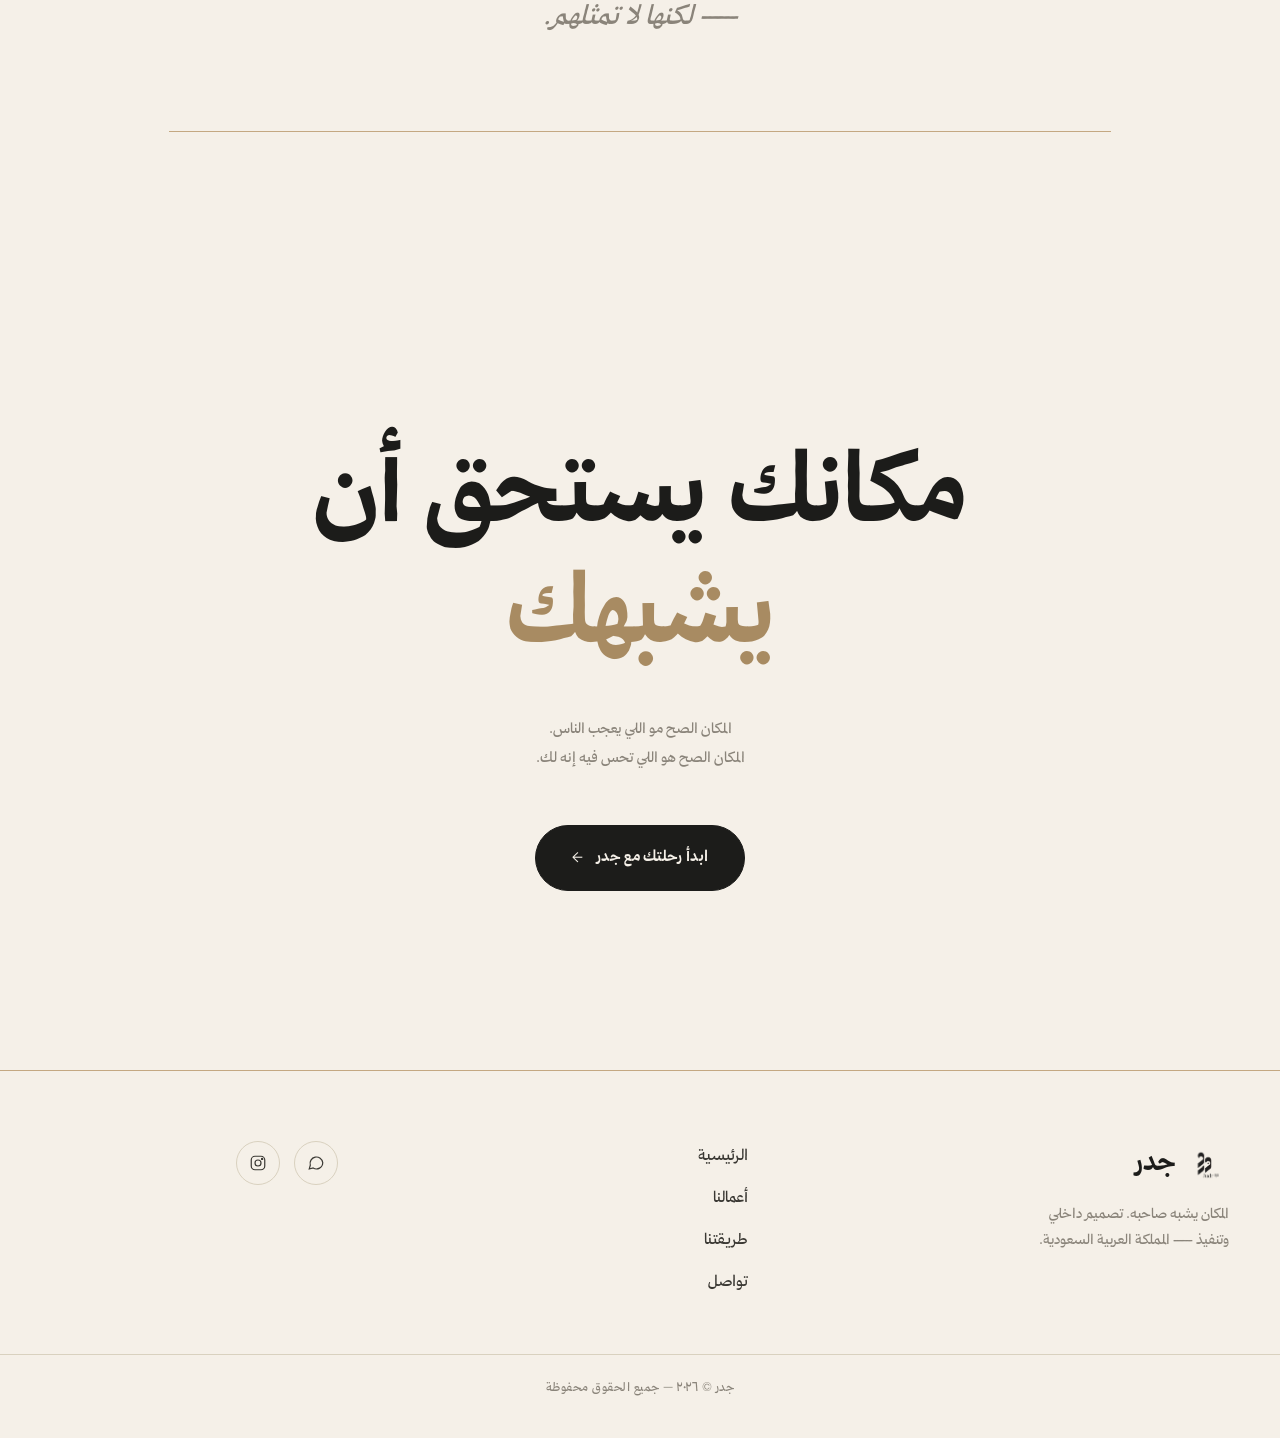
==== commit 2a475fb0: "Update image alt text and project dates" ====
--- a/index.html
+++ b/index.html
@@ -83,7 +83,7 @@
   <div class="wrap">
     <div class="guide-grid">
       <div class="guide-img ph">
-        <img src="assets/work-5.jpg" alt="منزل خاص - الرياض" />
+        <img src="assets/work-5.jpg" alt="منزل خاص - جازان" />
       </div>
       <div class="reveal">
         <div class="section-label"><span class="line"></span><span class="eyebrow-ar">
@@ -135,7 +135,7 @@
         <div class="section-label"><span class="line"></span><span class="eyebrow-ar">أعمالنا</span></div>
         <h2 class="reveal">أعمال تعكس<br/><em style="font-style:normal;color:var(--gold-deep);font-weight:700">أصحابها</em></h2>
       </div>
-      <span class="meta">٢٠٢٣ — ٢٠٢٦ · الرياض، جدة، الخبر</span>
+      <span class="meta">٢٠٢٥ — ٢٠٢٦ · جازان والمنطقة الجنوبية</span>
     </div>
 
     <div class="work-grid">
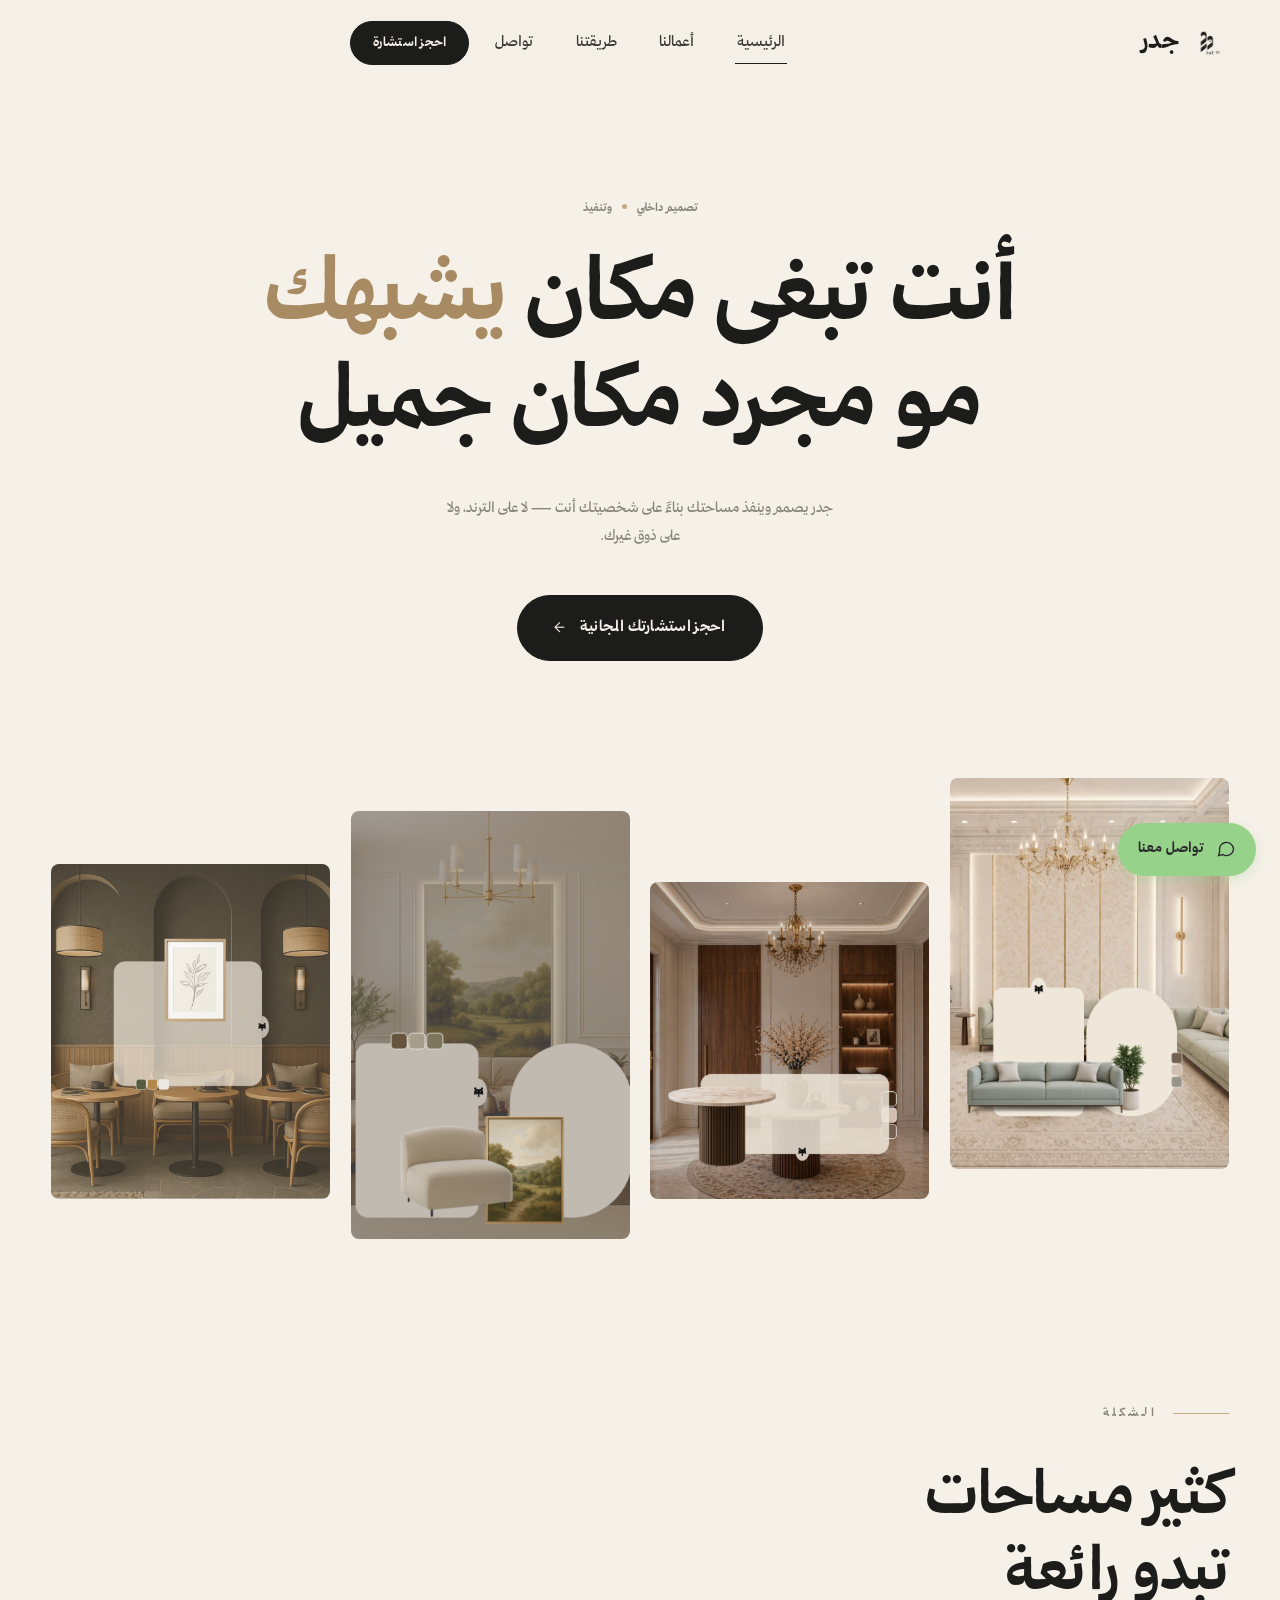
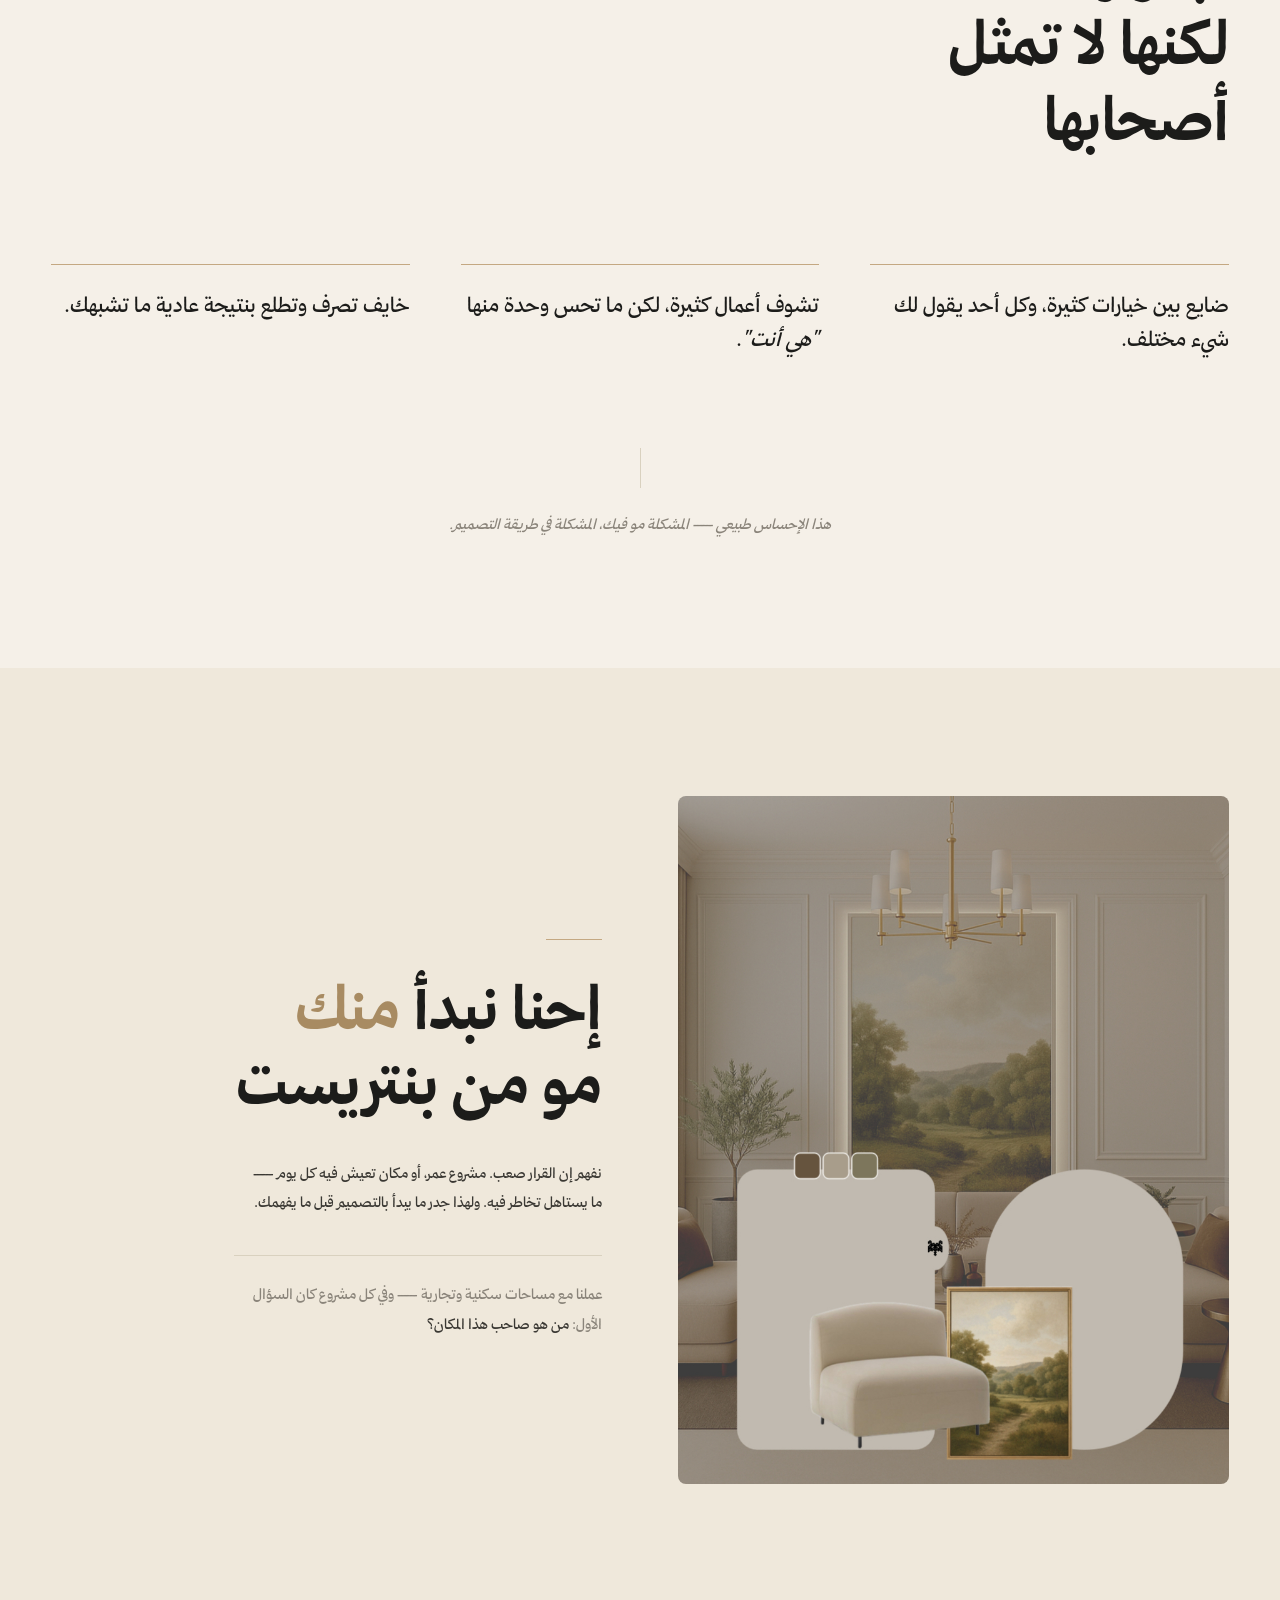
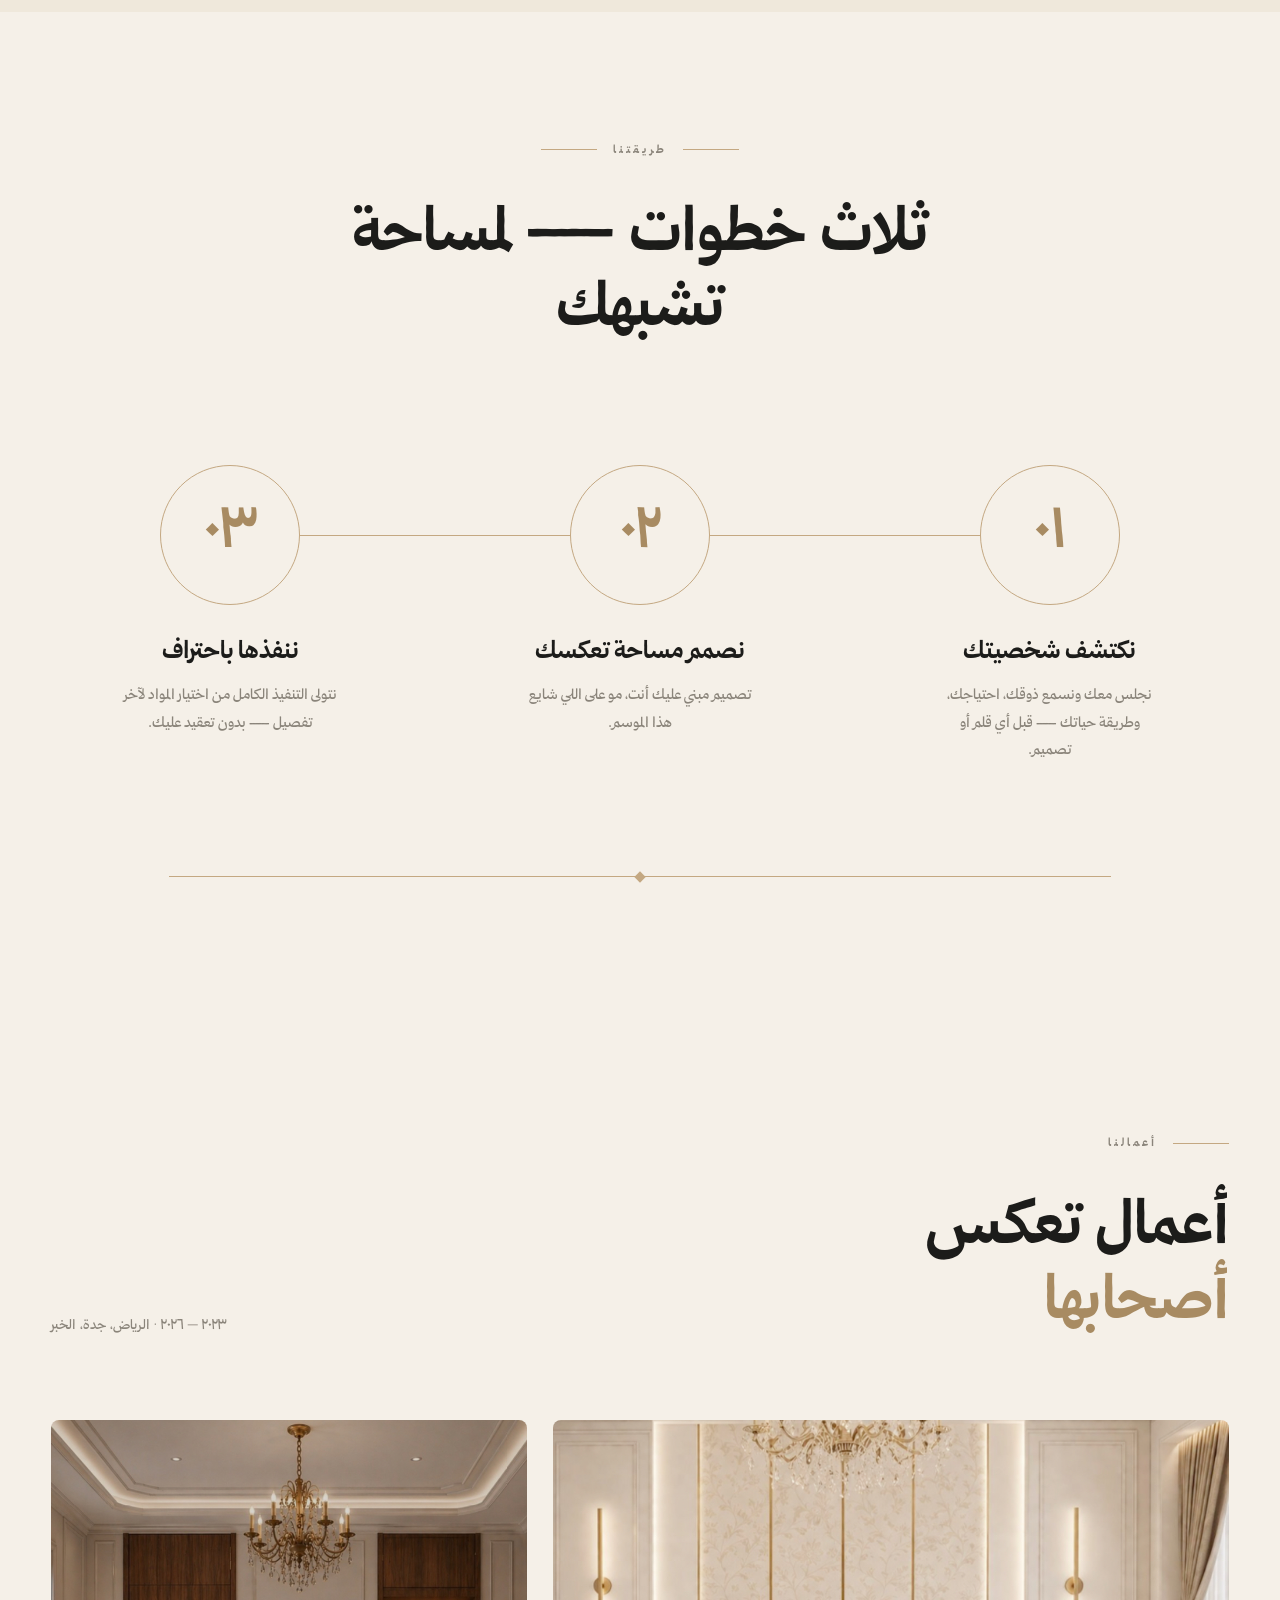
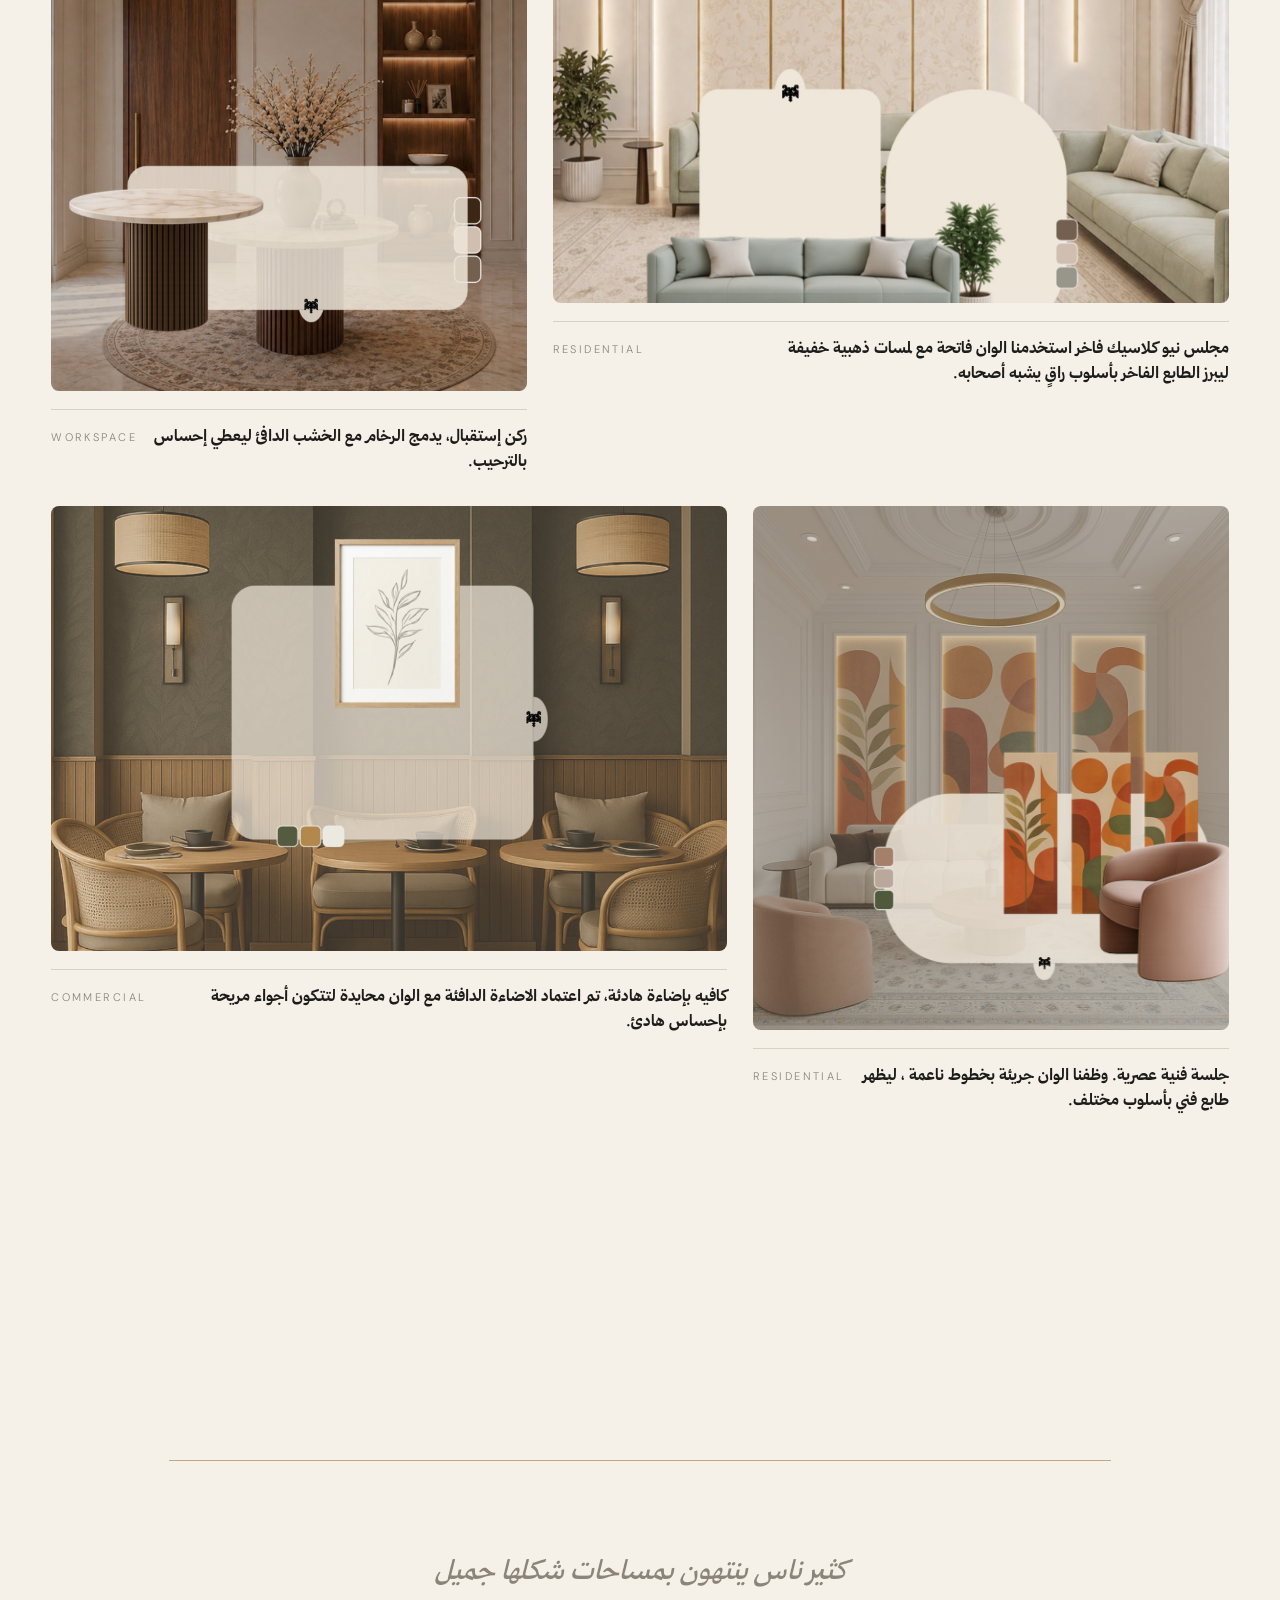
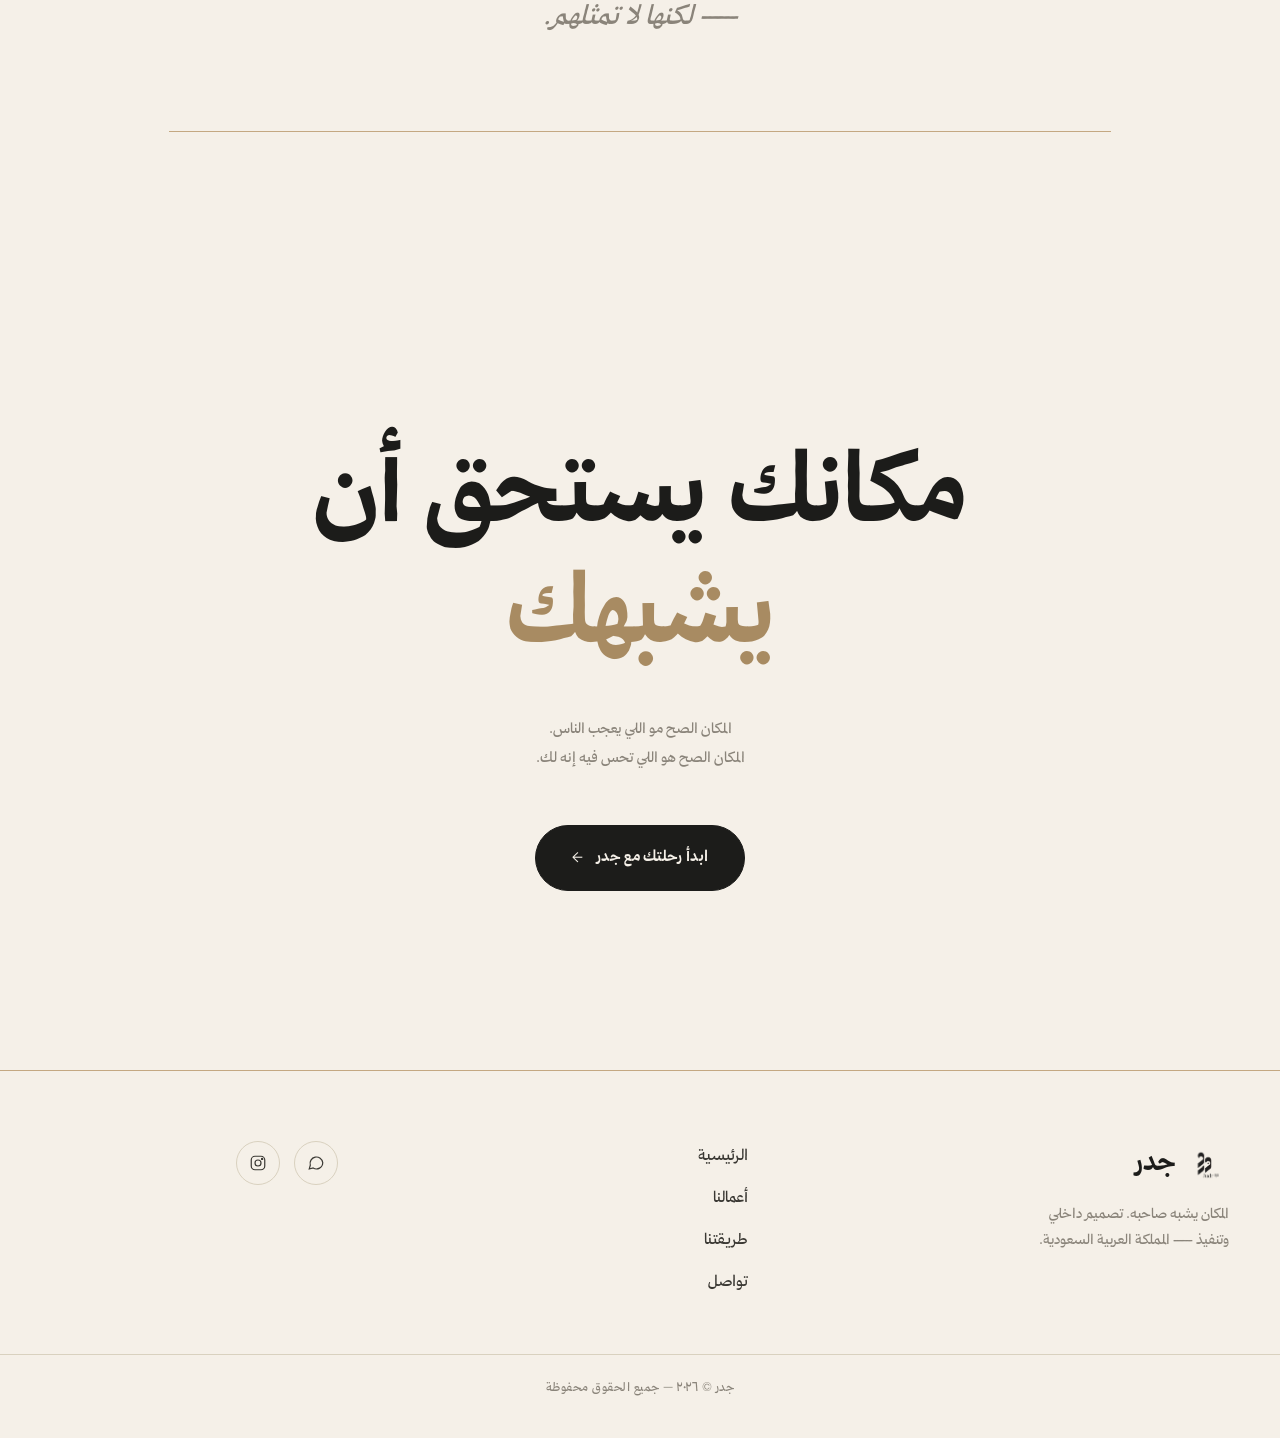
==== commit c59083f4: "Add files via upload" ====
--- a/index.html
+++ b/index.html
@@ -83,7 +83,7 @@
   <div class="wrap">
     <div class="guide-grid">
       <div class="guide-img ph">
-        <img src="assets/work-5.jpg" alt="منزل خاص - جازان" />
+        <img src="assets/work-5.jpg" alt="منزل خاص - الرياض" />
       </div>
       <div class="reveal">
         <div class="section-label"><span class="line"></span><span class="eyebrow-ar">
@@ -135,7 +135,7 @@
         <div class="section-label"><span class="line"></span><span class="eyebrow-ar">أعمالنا</span></div>
         <h2 class="reveal">أعمال تعكس<br/><em style="font-style:normal;color:var(--gold-deep);font-weight:700">أصحابها</em></h2>
       </div>
-      <span class="meta">٢٠٢٥ — ٢٠٢٦ · جازان والمنطقة الجنوبية</span>
+      <span class="meta">٢٠٢٣ — ٢٠٢٦ · الرياض، جدة، الخبر</span>
     </div>
 
     <div class="work-grid">
@@ -228,6 +228,14 @@
   </div>
 </footer>
 
+<!-- Floating WhatsApp Button -->
+<a href="https://api.whatsapp.com/send?phone=966533257733" target="_blank" rel="noopener" class="whatsapp-float" aria-label="تواصل معنا عبر واتساب">
+  <svg viewBox="0 0 24 24" fill="none" stroke="currentColor" stroke-width="1.6">
+    <path d="M21 11.5a8.38 8.38 0 0 1-12.8 7.13L3 20l1.4-5.1A8.5 8.5 0 1 1 21 11.5z"/>
+  </svg>
+  <span>تواصل معنا</span>
+</a>
+
 <script src="script.js"></script>
 </body>
 </html>
--- a/style.css
+++ b/style.css
@@ -517,6 +517,53 @@
 /* ---------- Reveal on scroll ---------- */
 .reveal{ opacity:0; transform: translateY(18px); transition: opacity 1.1s ease, transform 1.1s ease;}
 .reveal.in{ opacity:1; transform: none; }
+
+/* ---------- Floating WhatsApp Button ---------- */
+.whatsapp-float{
+  position: fixed;
+  bottom: 24px;
+  right: 24px;
+  z-index: 40;
+  display: inline-flex;
+  align-items: center;
+  gap: 12px;
+  padding: 14px 20px;
+  background: #96D28A;
+  color: #2B2B2B;
+  border-radius: 999px;
+  text-decoration: none;
+  font-family: "Handicrafts", sans-serif;
+  font-size: 15px;
+  font-weight: 700;
+  letter-spacing: .02em;
+  box-shadow: 0 4px 12px rgba(150, 210, 138, .3);
+  transition: transform .25s ease, box-shadow .25s ease;
+  white-space: nowrap;
+}
+.whatsapp-float:hover{
+  transform: translateY(-2px);
+  box-shadow: 0 6px 16px rgba(150, 210, 138, .4);
+}
+.whatsapp-float svg{
+  width: 20px;
+  height: 20px;
+  flex-shrink: 0;
+  stroke: #2B2B2B;
+  fill: none;
+}
+
+@media (max-width: 960px){
+  .whatsapp-float{
+    bottom: 20px;
+    right: 20px;
+    padding: 12px 16px;
+    font-size: 14px;
+  }
+  .whatsapp-float svg{
+    width: 18px;
+    height: 18px;
+  }
+}
 
 /* ---------- Responsive ---------- */
 @media (max-width: 960px){
